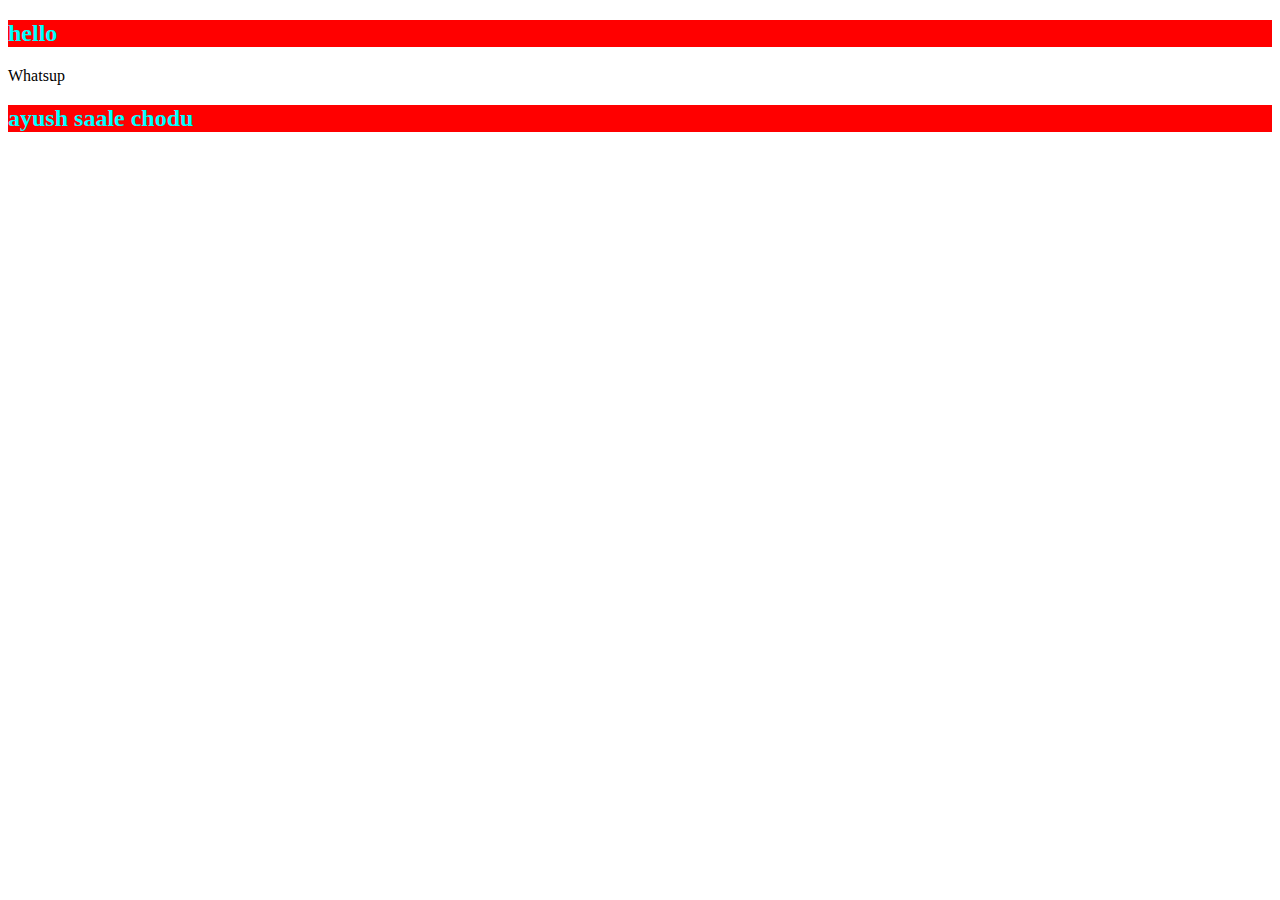
==== index.html @ 814426d5 "random" ====
<!DOCTYPE html>
<html lang="en">
  <head>
    <meta charset="UTF-8" />
    <meta name="viewport" content="width=device-width, initial-scale=1.0" />
    <title>Document</title>
    <link rel="stylesheet" href="style.css" />
  </head>
  <body>
    <h2>hello</h2>
    <p>Whatsup</p>
    <h2>ayush saale chodu</h2>
    <script src="script.js"></script>
  </body>
</html>
---- style.css ----
h2 {
  color: aqua;
  background: red;
}
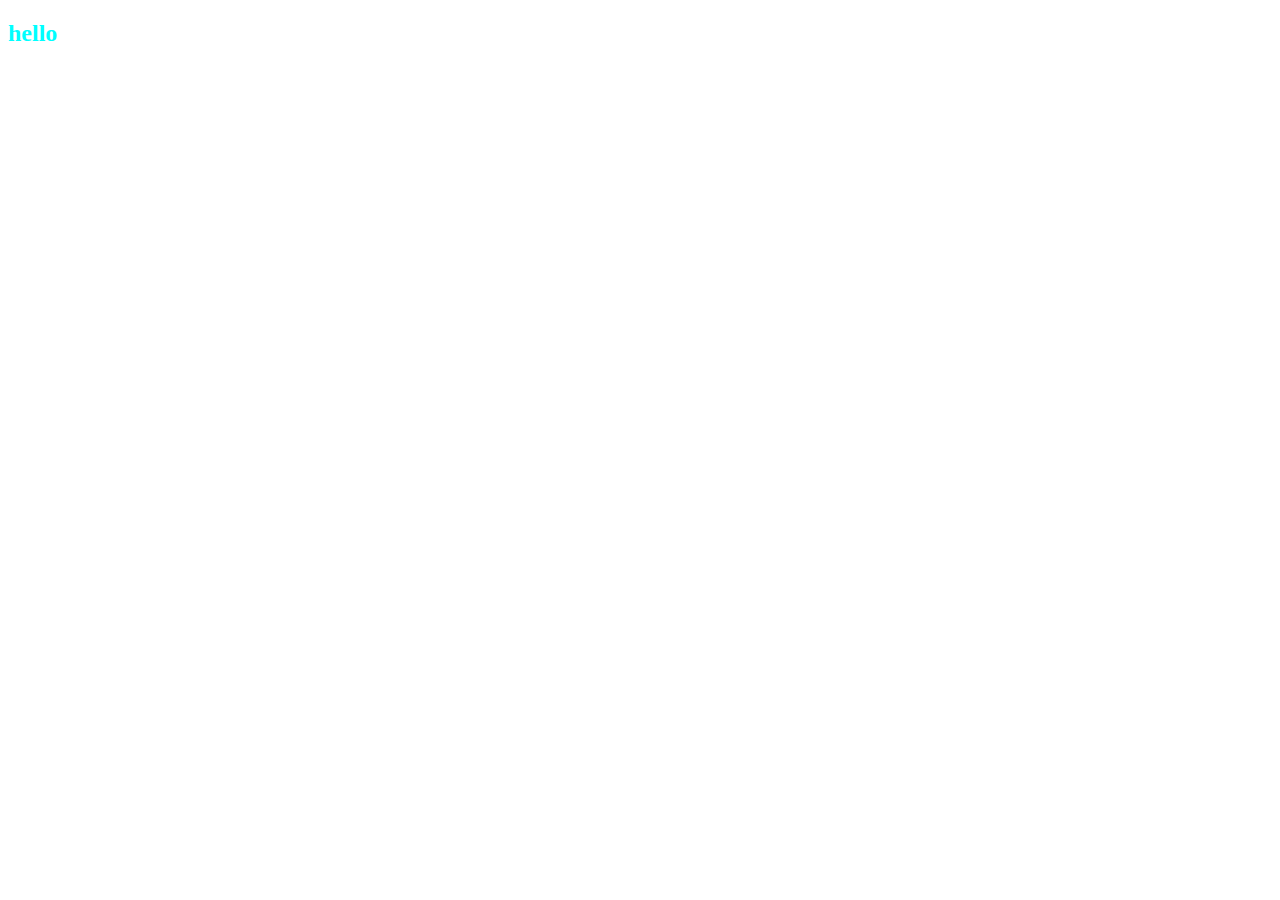
==== commit 4fcd401a: "Initial commit" ====
--- a/index.html
+++ b/index.html
@@ -8,8 +8,6 @@
   </head>
   <body>
     <h2>hello</h2>
-    <p>Whatsup</p>
-    <h2>ayush saale chodu</h2>
     <script src="script.js"></script>
   </body>
 </html>
--- a/style.css
+++ b/style.css
@@ -1,5 +1,3 @@
 h2 {
   color: aqua;
-  background: red;
 }
-
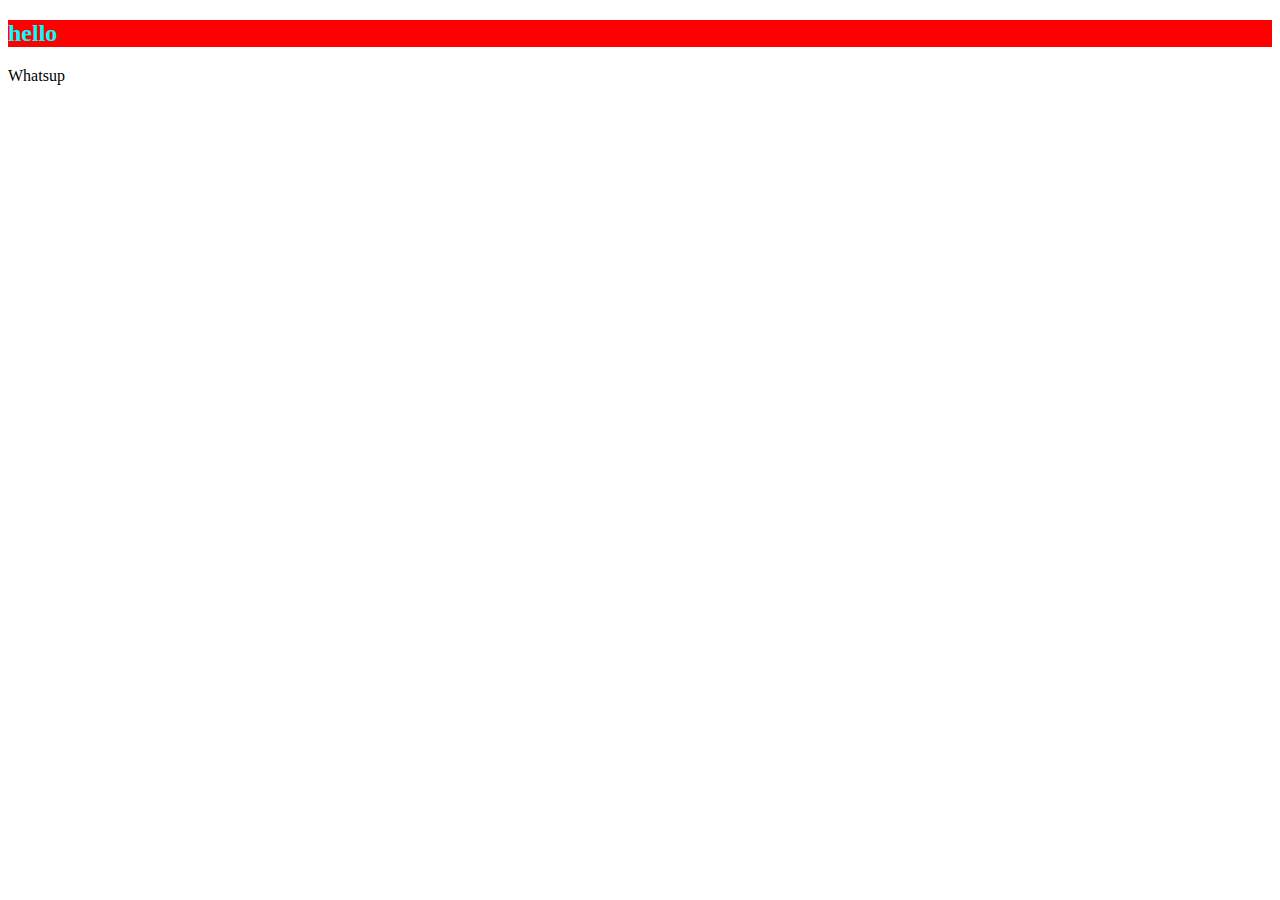
==== commit 05c1ebc0: "Init" ====
--- a/index.html
+++ b/index.html
@@ -8,6 +8,7 @@
   </head>
   <body>
     <h2>hello</h2>
+    <p>Whatsup</p>
     <script src="script.js"></script>
   </body>
 </html>
--- a/style.css
+++ b/style.css
@@ -1,3 +1,4 @@
 h2 {
   color: aqua;
+  background: red;
 }
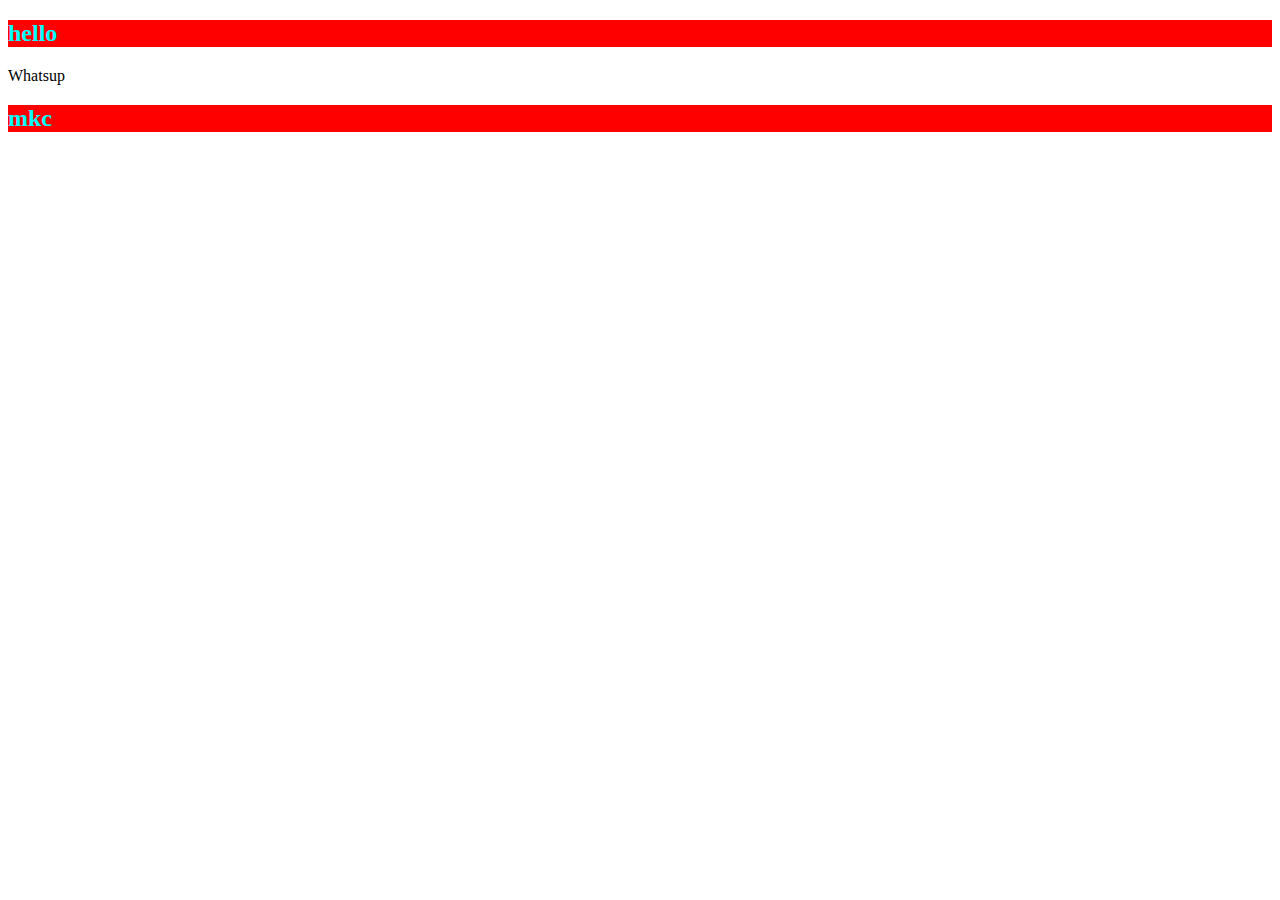
==== commit d9b529d1: "yeah" ====
--- a/index.html
+++ b/index.html
@@ -9,6 +9,7 @@
   <body>
     <h2>hello</h2>
     <p>Whatsup</p>
+    <h2>mkc</h2>
     <script src="script.js"></script>
   </body>
 </html>
--- a/style.css
+++ b/style.css
@@ -2,3 +2,4 @@
   color: aqua;
   background: red;
 }
+
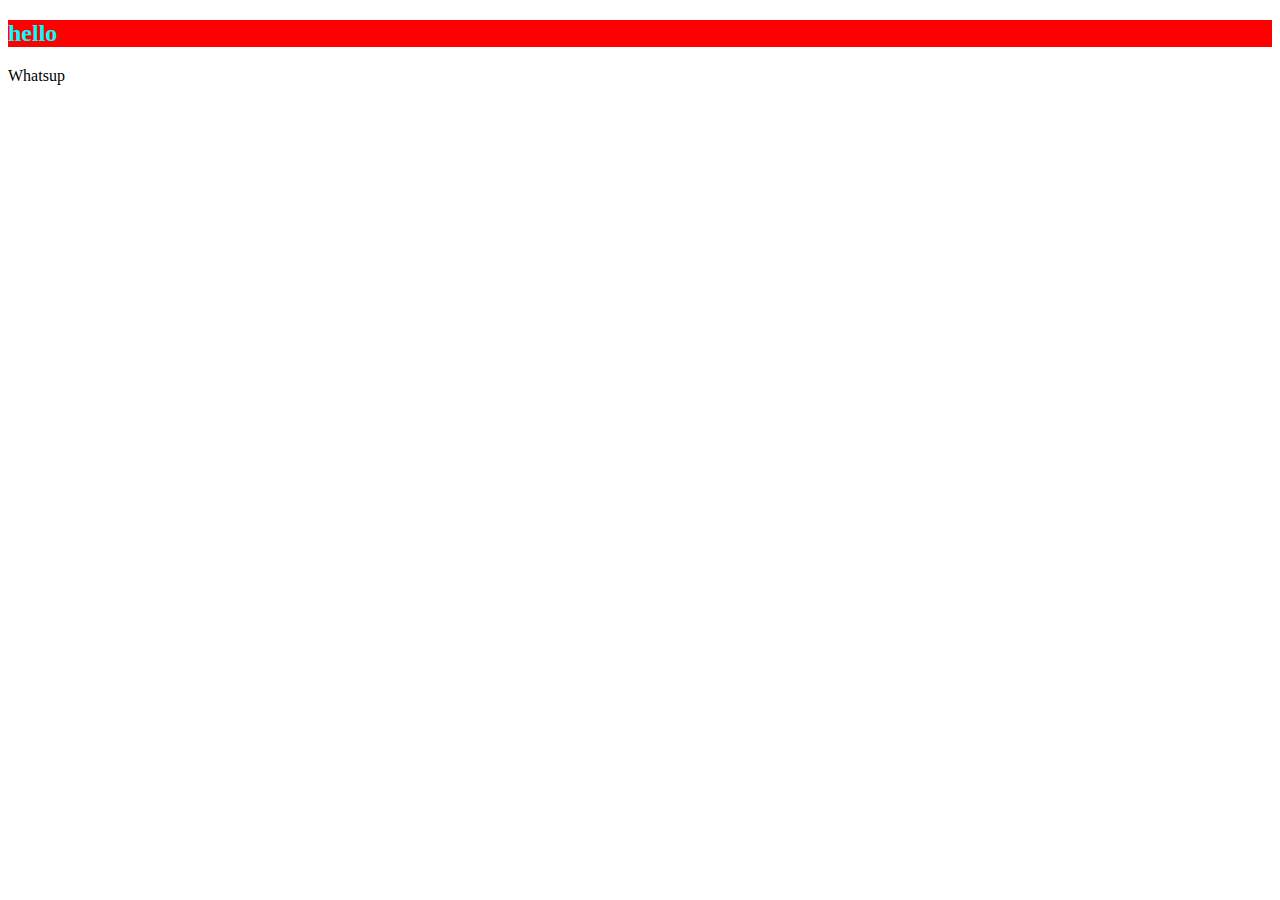
==== commit bcb5bfcc: "video chat" ====
--- a/index.html
+++ b/index.html
@@ -9,7 +9,6 @@
   <body>
     <h2>hello</h2>
     <p>Whatsup</p>
-    <h2>mkc</h2>
     <script src="script.js"></script>
   </body>
 </html>
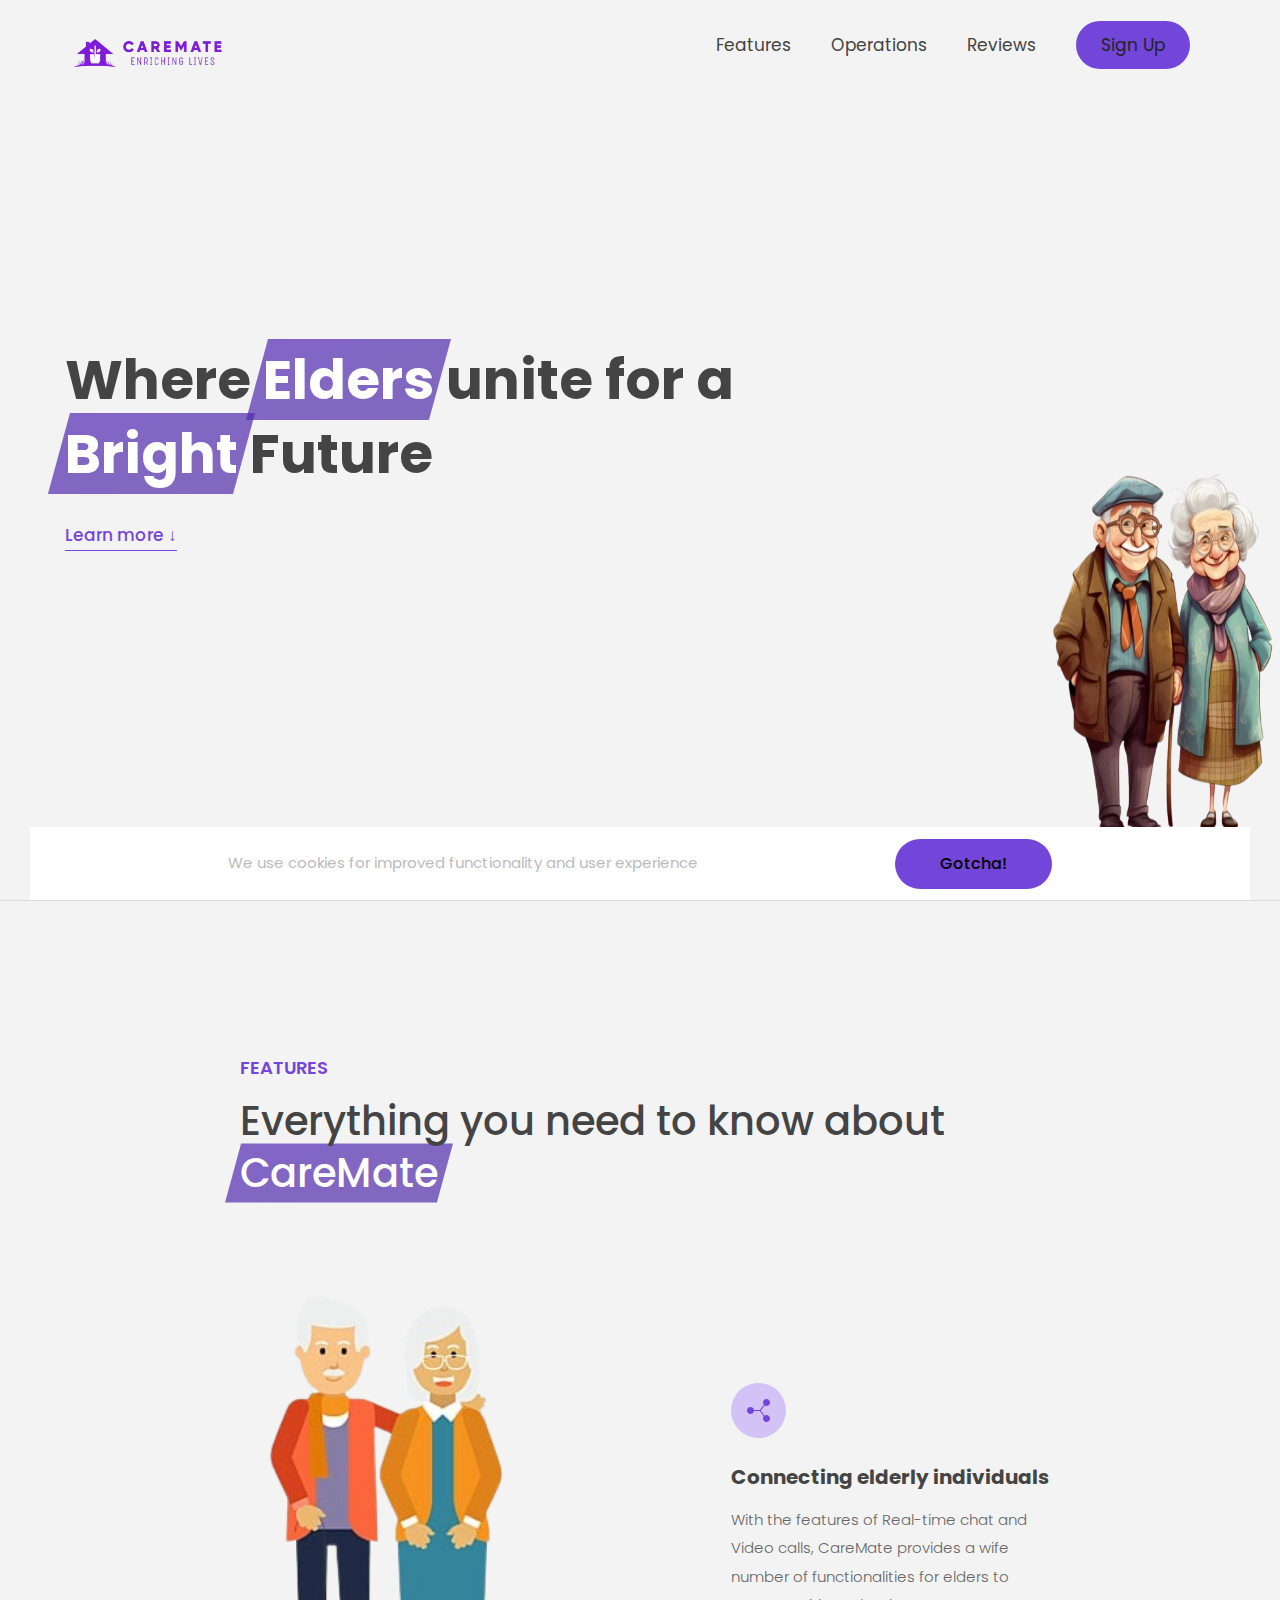
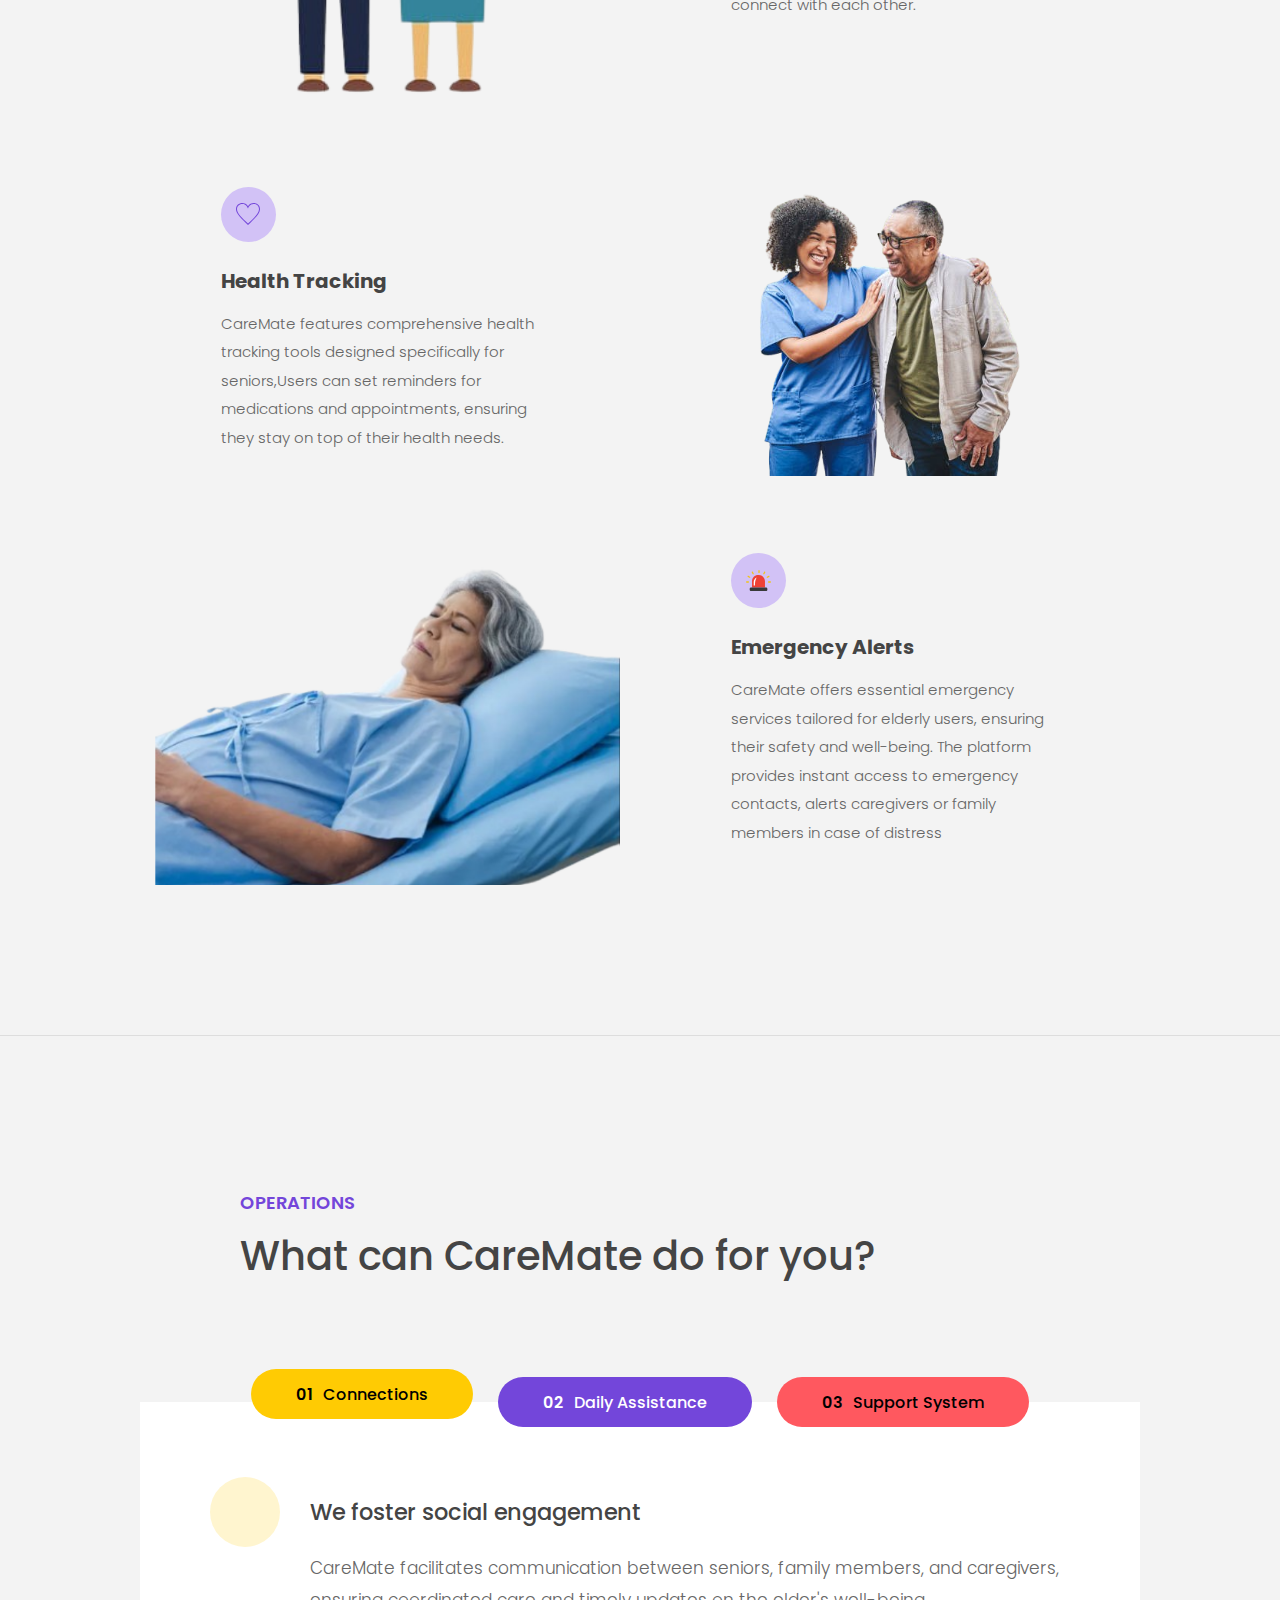
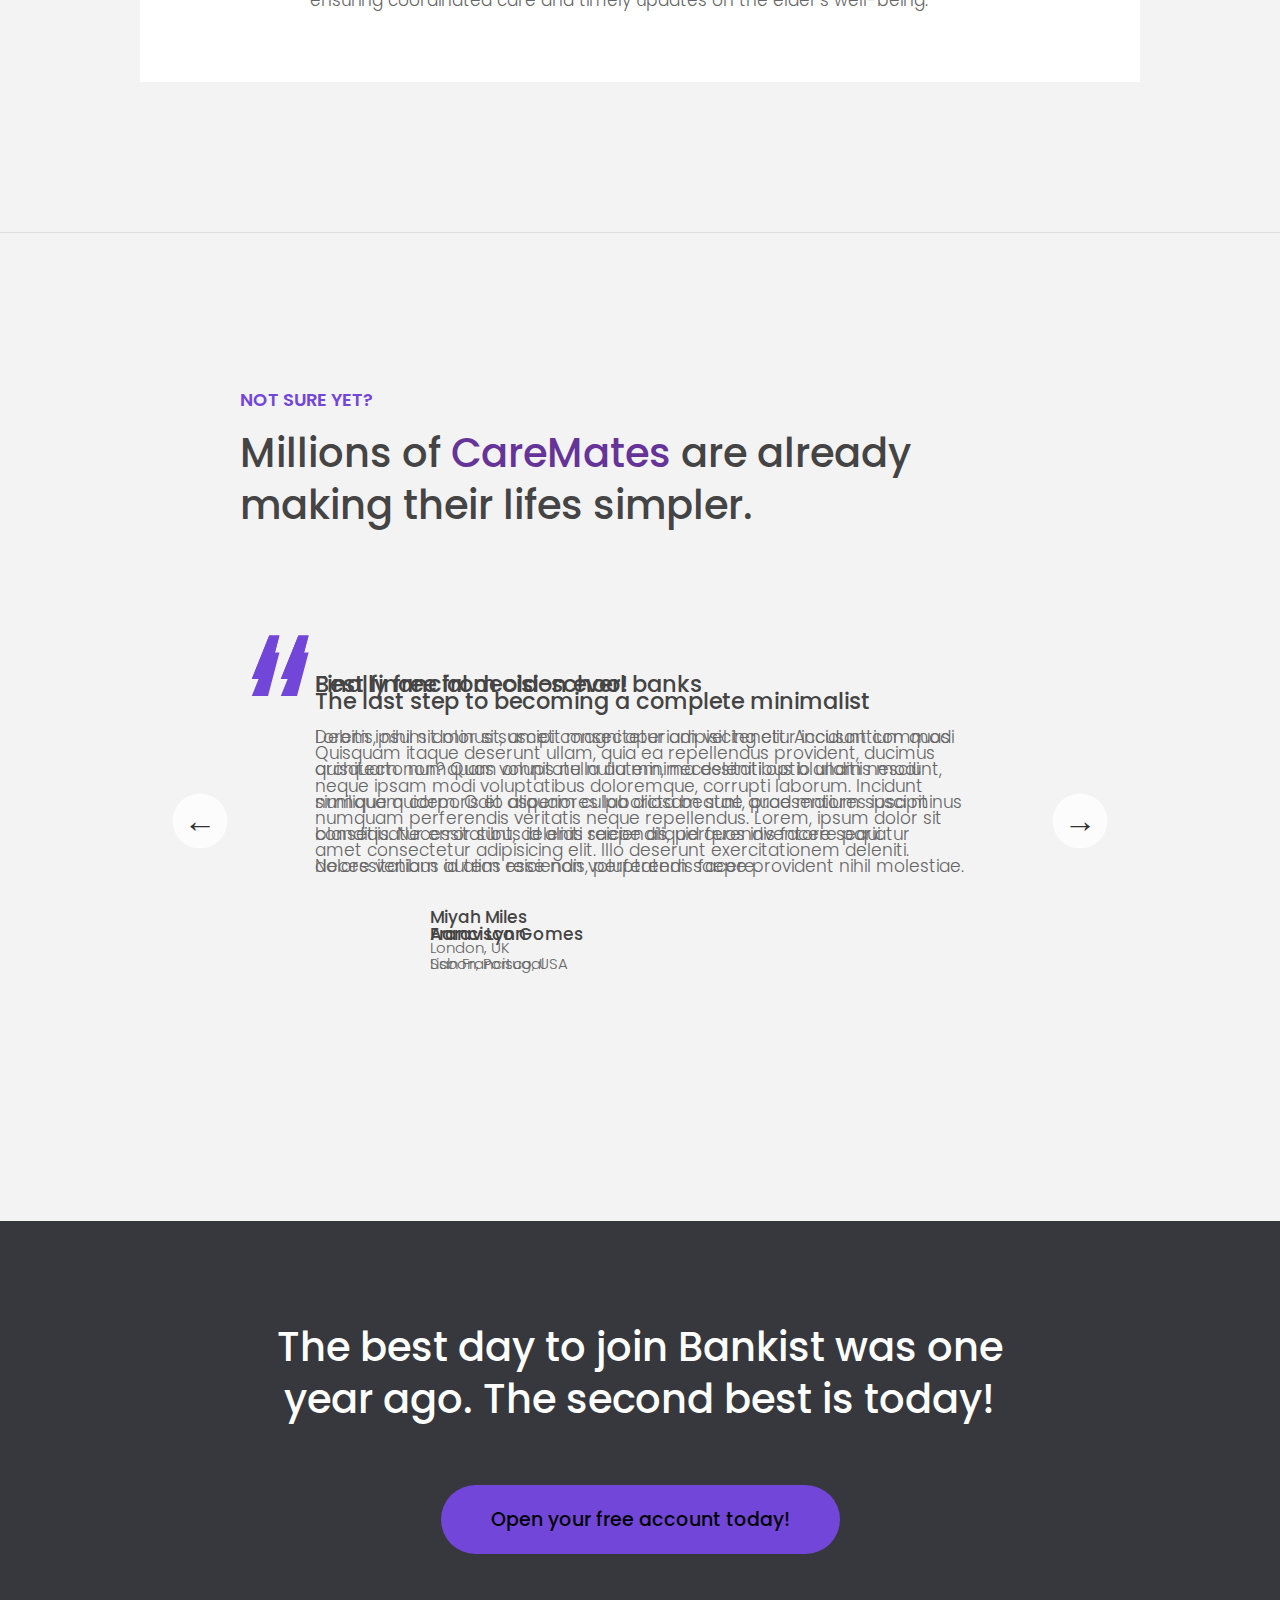
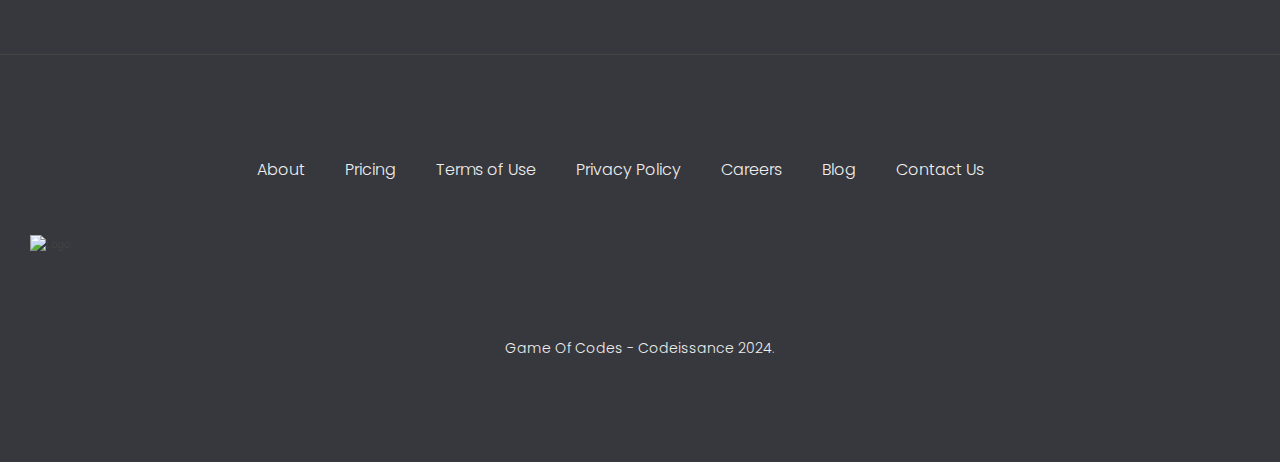
==== commit fed8ec71: "homie" ====
--- a/index.html
+++ b/index.html
@@ -3,12 +3,339 @@
   <head>
     <meta charset="UTF-8" />
     <meta name="viewport" content="width=device-width, initial-scale=1.0" />
-    <title>Document</title>
+    <meta http-equiv="X-UA-Compatible" content="ie=edge" />
+    <link rel="shortcut icon" type="image/png" href="img/icon.png" />
+
+    <link
+      href="https://fonts.googleapis.com/css?family=Poppins:300,400,500,600&display=swap"
+      rel="stylesheet"
+    />
     <link rel="stylesheet" href="style.css" />
+    <title>CareMate | Connecting Elders, Enriching Lives</title>
   </head>
   <body>
-    <h2>hello</h2>
-    <p>Whatsup</p>
+    <header class="header">
+      <nav class="nav">
+        <img
+          src="imgs/logo.png"
+          alt="Bankist logo"
+          class="nav__logo"
+          id="logo"
+        />
+        <ul class="nav__links">
+          <li class="nav__item">
+            <a class="nav__link" href="#section--1">Features</a>
+          </li>
+          <li class="nav__item">
+            <a class="nav__link" href="#section--2">Operations</a>
+          </li>
+          <li class="nav__item">
+            <a class="nav__link" href="#section--3">Reviews</a>
+          </li>
+          <li class="nav__item">
+            <a class="nav__link nav__link--btn" href="#"
+              >Sign Up</a
+            >
+          </li>
+        </ul>
+      </nav>
+
+      <div class="header__title">
+        <h1>
+          Where
+          <!-- Green highlight effect -->
+          <span class="highlight">Elders</span>
+          unite for a <br />
+          <span class="highlight">Bright</span> Future<br/>
+        </h1>
+        <!-- <h3>Elders are not a burden; they are a blessing filled with wisdom.</h3> -->
+        <button class="btn--text btn--scroll-to">Learn more &DownArrow;</button>
+        <img
+          src="imgs/homiebg.png"
+          class="header__img"
+          alt="Minimalist bank items"
+        />
+      </div>
+    </header>
+
+    <section class="section" id="section--1">
+      <div class="section__title">
+        <h2 class="section__description">Features</h2>
+        <h3 class="section__header">
+          Everything you need to know about <span class="highlight" id="aa">CareMate</span>
+        </h3>
+      </div>
+
+      <div class="features">
+        <img
+          src="imgs/elder-removebg-preview.png"
+          
+          alt="Computer"
+          class="features__img"
+        />
+        <div class="features__feature">
+          <div class="features__icon">
+            <svg xmlns="http://www.w3.org/2000/svg" x="0px" y="0px" width="100" height="100" viewBox="0 0 50 50" style="color: black;">
+              <path d="M 41 2 C 37.14 2 34 5.14 34 9 C 34 10.845786 34.723158 12.521525 35.894531 13.773438 L 27.525391 24 L 15.919922 24 C 15.432051 20.613417 12.519553 18 9 18 C 5.14 18 2 21.14 2 25 C 2 28.86 5.14 32 9 32 C 12.519553 32 15.432051 29.386583 15.919922 26 L 27.501953 26 L 35.533203 36.638672 C 34.575514 37.836276 34 39.350757 34 41 C 34 44.86 37.14 48 41 48 C 44.86 48 48 44.86 48 41 C 48 37.14 44.86 34 41 34 C 39.512993 34 38.136901 34.470036 37.001953 35.263672 L 29.271484 25.025391 L 37.453125 15.023438 C 38.494969 15.639401 39.704431 16 41 16 C 44.86 16 48 12.86 48 9 C 48 5.14 44.86 2 41 2 z"></path>
+            </svg>
+          </div>
+          <h5 class="features__header">Connecting elderly individuals</h5>
+          <p>
+            With the features of Real-time chat and Video calls, CareMate provides a wife number of functionalities for elders to connect with each other.
+          </p>
+        </div>
+
+        <div class="features__feature">
+          <div class="features__icon">
+            <svg width="24" height="24" xmlns="http://www.w3.org/2000/svg" fill-rule="evenodd" clip-rule="evenodd"><path d="M12 21.593c-5.63-5.539-11-10.297-11-14.402 0-3.791 3.068-5.191 5.281-5.191 1.312 0 4.151.501 5.719 4.457 1.59-3.968 4.464-4.447 5.726-4.447 2.54 0 5.274 1.621 5.274 5.181 0 4.069-5.136 8.625-11 14.402m5.726-20.583c-2.203 0-4.446 1.042-5.726 3.238-1.285-2.206-3.522-3.248-5.719-3.248-3.183 0-6.281 2.187-6.281 6.191 0 4.661 5.571 9.429 12 15.809 6.43-6.38 12-11.148 12-15.809 0-4.011-3.095-6.181-6.274-6.181"/></svg>
+          </div>
+          <h5 class="features__header">Health Tracking</h5>
+          <p>
+            CareMate features comprehensive health tracking tools designed specifically for seniors,Users can set reminders for medications and appointments, ensuring they stay on top of their health needs.
+          </p>
+        </div>
+        <img
+          src="imgs/health-removebg-preview.png"
+          data-src="img/grow.jpg"
+          alt="Plant"
+          class="features__img"
+        />
+
+        <img
+          src="imgs/image.png"
+          data-src="img/card.jpg"
+          alt="Credit card"
+          class="features__img"
+          style="height: 100%;"
+        />
+        <div class="features__feature">
+          <div class="features__icon">
+            <?xml version="1.0" encoding="utf-8"?><svg version="1.1" id="Layer_1" xmlns="http://www.w3.org/2000/svg" xmlns:xlink="http://www.w3.org/1999/xlink" x="0px" y="0px" viewBox="0 0 122.88 102.58" style="enable-background:new 0 0 122.88 102.58" xml:space="preserve"><style type="text/css"><![CDATA[
+              .st0{fill-rule:evenodd;clip-rule:evenodd;fill:#EF4136;}
+              .st1{fill-rule:evenodd;clip-rule:evenodd;fill:#F0C419;}
+              .st2{fill-rule:evenodd;clip-rule:evenodd;fill:#FFFFFF;}
+              .st3{fill-rule:evenodd;clip-rule:evenodd;fill:#393939;}
+            ]]></style><g><path class="st1" d="M11.61,55.55c1.84,0,3.32,1.49,3.32,3.32s-1.49,3.32-3.32,3.32H3.32C1.49,62.2,0,60.71,0,58.88 s1.49-3.32,3.32-3.32H11.61L11.61,55.55L11.61,55.55z M19.59,32.37c1.58,0.91,2.13,2.93,1.22,4.52c-0.91,1.58-2.93,2.13-4.52,1.22 l-7.17-4.14c-1.58-0.91-2.13-2.93-1.22-4.52c0.91-1.58,2.93-2.13,4.52-1.22L19.59,32.37L19.59,32.37L19.59,32.37z M38.11,16.28 c0.92,1.58,0.38,3.61-1.21,4.53c-1.58,0.92-3.61,0.38-4.53-1.21l-4.14-7.17c-0.92-1.58-0.38-3.61,1.21-4.53 c1.58-0.92,3.61-0.38,4.53,1.21L38.11,16.28L38.11,16.28L38.11,16.28z M106.6,38.11c-1.58,0.91-3.61,0.36-4.52-1.22 c-0.91-1.58-0.36-3.61,1.22-4.52l7.17-4.14c1.58-0.91,3.61-0.36,4.52,1.22c0.91,1.58,0.36,3.61-1.22,4.52L106.6,38.11L106.6,38.11 L106.6,38.11z M90.52,19.6c-0.92,1.58-2.95,2.13-4.53,1.21c-1.58-0.92-2.13-2.95-1.21-4.53l4.14-7.17 c0.92-1.58,2.95-2.13,4.53-1.21s2.13,2.95,1.21,4.53L90.52,19.6L90.52,19.6L90.52,19.6z M67.34,11.61c0,1.84-1.49,3.32-3.32,3.32 c-1.84,0-3.32-1.49-3.32-3.32V3.32C60.7,1.48,62.19,0,64.02,0c1.84,0,3.32,1.49,3.32,3.32V11.61L67.34,11.61L67.34,11.61z M111.28,62.2c-1.84,0-3.32-1.49-3.32-3.32s1.49-3.32,3.32-3.32h8.28c1.84,0,3.32,1.49,3.32,3.32s-1.49,3.32-3.32,3.32H111.28 L111.28,62.2L111.28,62.2z"/><path class="st0" d="M59.75,24.77h3.37c16.56,0,30.12,13.55,30.12,30.12v30.54H29.64V54.88C29.63,38.32,43.19,24.77,59.75,24.77 L59.75,24.77L59.75,24.77z"/><path class="st2" d="M44.12,75.26h-6.13v-7.98c0-2.23,0-2.47-0.01-2.73c-0.09-8.52-0.17-15.78,6.97-23.21 c2.03-2.11,4.39-3.78,7.03-5.07C45.88,48.4,43.85,61.35,44.12,75.26L44.12,75.26L44.12,75.26z"/><path class="st3" d="M24.59,85.24h74.04c3.49,0,6.34,2.85,6.34,6.34v4.66c0,3.49-2.85,6.34-6.34,6.34H24.59 c-3.49,0-6.34-2.85-6.34-6.34v-4.66C18.25,88.09,21.1,85.24,24.59,85.24L24.59,85.24z"/></g></svg> 
+          </div>
+          <h5 class="features__header">Emergency Alerts</h5>
+          <p>
+            CareMate offers essential emergency services tailored for elderly users, ensuring their safety and well-being. The platform provides instant access to emergency contacts, alerts caregivers or family members in case of distress
+          </p>
+        </div>
+      </div>
+    </section>
+
+    <section class="section" id="section--2">
+      <div class="section__title">
+        <h2 class="section__description">Operations</h2>
+        <h3 class="section__header">
+          What can CareMate do for you?
+        </h3>
+      </div>
+
+      <div class="operations">
+        <div class="operations__tab-container">
+          <button
+            class="btn operations__tab operations__tab--1 operations__tab--active"
+            data-tab="1"
+          >
+            <span>01</span>Connections
+          </button>
+          <button class="btn operations__tab operations__tab--2" data-tab="2">
+            <span>02</span>Daily Assistance
+          </button>
+          <button class="btn operations__tab operations__tab--3" data-tab="3">
+            <span>03</span>Support System
+          </button>
+        </div>
+        <div
+          class="operations__content operations__content--1 operations__content--active"
+        >
+          <div class="operations__icon operations__icon--1">
+            <svg>
+              <use xlink:href="img/icons.svg#icon-upload"></use>
+            </svg>
+          </div>
+          <h5 class="operations__header">
+            We foster social engagement
+          </h5>
+          <p>
+            CareMate facilitates communication between seniors, family members, and caregivers, ensuring coordinated care and timely updates on the elder's well-being.
+          </p>
+        </div>
+
+        <div class="operations__content operations__content--2">
+          <div class="operations__icon operations__icon--2">
+            <svg>
+              <use xlink:href="img/icons.svg#icon-home"></use>
+            </svg>
+          </div>
+          <h5 class="operations__header">
+            We track your vital health metrics
+          </h5>
+          <p>
+            The platform offers reminders for daily tasks like medication, hydration, and appointments, helping seniors maintain their routine independently.
+          </p>
+        </div>
+        <div class="operations__content operations__content--3">
+          <div class="operations__icon operations__icon--3">
+            <svg>
+              <use xlink:href="img/icons.svg#icon-user-x"></use>
+            </svg>
+          </div>
+          <h5 class="operations__header">
+            We help in rough times.
+          </h5>
+          <p>
+            CareMate provides an emergency alert system, allowing seniors to quickly notify caregivers or medical services during urgent situations.
+          </p>
+        </div>
+      </div>
+    </section>
+
+    <section class="section" id="section--3">
+      <div class="section__title section__title--testimonials">
+        <h2 class="section__description">Not sure yet?</h2>
+        <h3 class="section__header">
+          Millions of <span style="color:rebeccapurple">CareMates</span> are already making their lifes simpler.
+        </h3>
+      </div>
+
+      <div class="slider">
+        <div class="slide slide--1">
+          <div class="testimonial">
+            <h5 class="testimonial__header">Best financial decision ever!</h5>
+            <blockquote class="testimonial__text">
+              Lorem ipsum dolor sit, amet consectetur adipisicing elit.
+              Accusantium quas quisquam non? Quas voluptate nulla minima
+              deleniti optio ullam nesciunt, numquam corporis et asperiores
+              laboriosam sunt, praesentium suscipit blanditiis. Necessitatibus
+              id alias reiciendis, perferendis facere pariatur dolore veniam
+              autem esse non voluptatem saepe provident nihil molestiae.
+            </blockquote>
+            <address class="testimonial__author">
+              <img src="img/user-1.jpg" alt="" class="testimonial__photo" />
+              <h6 class="testimonial__name">Aarav Lynn</h6>
+              <p class="testimonial__location">San Francisco, USA</p>
+            </address>
+          </div>
+        </div>
+
+        <div class="slide slide--2">
+          <div class="testimonial">
+            <h5 class="testimonial__header">
+              The last step to becoming a complete minimalist
+            </h5>
+            <blockquote class="testimonial__text">
+              Quisquam itaque deserunt ullam, quia ea repellendus provident,
+              ducimus neque ipsam modi voluptatibus doloremque, corrupti
+              laborum. Incidunt numquam perferendis veritatis neque repellendus.
+              Lorem, ipsum dolor sit amet consectetur adipisicing elit. Illo
+              deserunt exercitationem deleniti.
+            </blockquote>
+            <address class="testimonial__author">
+              <img src="img/user-2.jpg" alt="" class="testimonial__photo" />
+              <h6 class="testimonial__name">Miyah Miles</h6>
+              <p class="testimonial__location">London, UK</p>
+            </address>
+          </div>
+        </div>
+
+        <div class="slide slide--3">
+          <div class="testimonial">
+            <h5 class="testimonial__header">
+              Finally free from old-school banks
+            </h5>
+            <blockquote class="testimonial__text">
+              Debitis, nihil sit minus suscipit magni aperiam vel tenetur
+              incidunt commodi architecto numquam omnis nulla autem,
+              necessitatibus blanditiis modi similique quidem. Odio aliquam
+              culpa dicta beatae quod maiores ipsa minus consequatur error sunt,
+              deleniti saepe aliquid quos inventore sequi. Necessitatibus id
+              alias reiciendis, perferendis facere.
+            </blockquote>
+            <address class="testimonial__author">
+              <img src="img/user-3.jpg" alt="" class="testimonial__photo" />
+              <h6 class="testimonial__name">Francisco Gomes</h6>
+              <p class="testimonial__location">Lisbon, Portugal</p>
+            </address>
+          </div>
+        </div>
+
+        <!-- <div class="slide"><img src="img/img-1.jpg" alt="Photo 1" /></div>
+        <div class="slide"><img src="img/img-2.jpg" alt="Photo 2" /></div>
+        <div class="slide"><img src="img/img-3.jpg" alt="Photo 3" /></div>
+        <div class="slide"><img src="img/img-4.jpg" alt="Photo 4" /></div> -->
+        <button class="slider__btn slider__btn--left">&larr;</button>
+        <button class="slider__btn slider__btn--right">&rarr;</button>
+        <div class="dots"></div>
+      </div>
+    </section>
+
+    <section class="section section--sign-up">
+      <div class="section__title">
+        <h3 class="section__header">
+          The best day to join Bankist was one year ago. The second best is
+          today!
+        </h3>
+      </div>
+      <button class="btn btn--show-modal">Open your free account today!</button>
+    </section>
+
+    <footer class="footer">
+      <ul class="footer__nav">
+        <li class="footer__item">
+          <a class="footer__link" href="#">About</a>
+        </li>
+        <li class="footer__item">
+          <a class="footer__link" href="#">Pricing</a>
+        </li>
+        <li class="footer__item">
+          <a class="footer__link" href="#">Terms of Use</a>
+        </li>
+        <li class="footer__item">
+          <a class="footer__link" href="#">Privacy Policy</a>
+        </li>
+        <li class="footer__item">
+          <a class="footer__link" href="#">Careers</a>
+        </li>
+        <li class="footer__item">
+          <a class="footer__link" href="#">Blog</a>
+        </li>
+        <li class="footer__item">
+          <a class="footer__link" href="#">Contact Us</a>
+        </li>
+      </ul>
+      <img src="img/icon.png" alt="Logo" class="footer__logo" />
+      <p class="footer__copyright">
+        
+        <a
+          class="footer__link twitter-link"
+          target="_blank"
+          href="#"
+          >Game Of Codes - Codeissance 2024</a
+        >. 
+      </p>
+    </footer>
+
+    <div class="modal hidden">
+      <button class="btn--close-modal">&times;</button>
+      <h2 class="modal__header">
+        Open your bank account <br />
+        in just <span class="highlight">5 minutes</span>
+      </h2>
+      <form class="modal__form">
+        <label>First Name</label>
+        <input type="text" />
+        <label>Last Name</label>
+        <input type="text" />
+        <label>Email Address</label>
+        <input type="email" />
+        <button class="btn">Next step &rarr;</button>
+      </form>
+    </div>
+    <div class="overlay hidden"></div>
+
     <script src="script.js"></script>
   </body>
-</html>
+</html>--- a/style.css
+++ b/style.css
@@ -1,5 +1,712 @@
-h2 {
-  color: aqua;
-  background: red;
-}
-
+/* The page is NOT responsive. You can implement responsiveness yourself if you wanna have some fun 😃 */
+
+:root {
+  --color-primary: #7346da;
+  --color-secondary: #ffcb03;
+  --color-tertiary: #ff585f;
+  --color-primary-darker: #371c78;
+  --color-secondary-darker: #ffbb00;
+  --color-tertiary-darker: #fd424b;
+  --color-primary-opacity: #d2c2f6;
+  --color-secondary-opacity: #ffcd0331;
+  --color-tertiary-opacity: #ff58602d;
+  --gradient-primary: linear-gradient(to top left, #512da8, #5127b3);
+  --gradient-secondary: linear-gradient(to top left, #ffb003, #ffcb03);
+}
+
+* {
+  margin: 0;
+  padding: 0;
+  box-sizing: inherit;
+}
+
+html {
+  font-size: 62.5%;
+  box-sizing: border-box;
+}
+
+body {
+  font-family: 'Poppins', sans-serif;
+  font-weight: 300;
+  color: #444;
+  line-height: 1.9;
+  background-color: #f3f3f3;
+}
+
+/* GENERAL ELEMENTS */
+.section {
+  padding: 15rem 3rem;
+  border-top: 1px solid #ddd;
+
+  transition: transform 1s, opacity 1s;
+}
+
+.section--hidden {
+  opacity: 0;
+  transform: translateY(8rem);
+}
+
+.section__title {
+  max-width: 80rem;
+  margin: 0 auto 8rem auto;
+}
+
+.section__description {
+  font-size: 1.8rem;
+  font-weight: 600;
+  text-transform: uppercase;
+  color: var(--color-primary);
+  margin-bottom: 1rem;
+}
+
+.section__header {
+  font-size: 4rem;
+  line-height: 1.3;
+  font-weight: 500;
+}
+
+.btn {
+  display: inline-block;
+  background-color: var(--color-primary);
+  font-size: 1.6rem;
+  font-family: inherit;
+  font-weight: 500;
+  border: none;
+  padding: 1.25rem 4.5rem;
+  border-radius: 10rem;
+  cursor: pointer;
+  transition: all 0.3s;
+}
+
+.btn:hover {
+  background-color: var(--color-primary-darker);
+}
+
+.btn--text {
+  display: inline-block;
+  background: none;
+  font-size: 1.7rem;
+  font-family: inherit;
+  font-weight: 500;
+  color: var(--color-primary);
+  border: none;
+  border-bottom: 1px solid currentColor;
+  padding-bottom: 2px;
+  cursor: pointer;
+  transition: all 0.3s;
+}
+
+p {
+  color: #666;
+}
+
+/* This is BAD for accessibility! Don't do in the real world! */
+button:focus {
+  outline: none;
+}
+
+img {
+  transition: filter 0.5s;
+}
+
+.lazy-img {
+  filter: blur(20px);
+}
+
+/* NAVIGATION */
+.nav {
+  display: flex;
+  justify-content: space-between;
+  align-items: center;
+  height: 9rem;
+  width: 100%;
+  padding: 0 6rem;
+  z-index: 100;
+}
+
+/* nav and stickly class at the same time */
+.nav.sticky {
+  position: fixed;
+  background-color: rgba(255, 255, 255, 0.95);
+}
+
+.nav__logo {
+  height: 12.5rem;
+  margin-top: 15px;
+  margin-left: -20px;
+  transition: all 0.3s;
+}
+
+.nav__links {
+  display: flex;
+  align-items: center;
+  list-style: none;
+}
+
+.nav__item {
+  margin-left: 4rem;
+}
+
+.nav__link:link,
+.nav__link:visited {
+  font-size: 1.7rem;
+  font-weight: 400;
+  color: inherit;
+  text-decoration: none;
+  display: block;
+  transition: all 0.3s;
+}
+
+.nav__link--btn:link,
+.nav__link--btn:visited {
+  padding: 0.8rem 2.5rem;
+  border-radius: 3rem;
+  background-color: var(--color-primary);
+  color: #222;
+}
+
+.nav__link--btn:hover,
+.nav__link--btn:active {
+  color: inherit;
+  background-color: var(--color-primary-darker);
+  color: #333;
+}
+
+/* HEADER */
+.header {
+  padding: 0 3rem;
+  height: 100vh;
+  display: flex;
+  flex-direction: column;
+  align-items: center;
+}
+
+.header__title {
+  flex: 1;
+
+  max-width: 115rem;
+  display: grid;
+  grid-template-columns: 3fr 2fr;
+  row-gap: 3rem;
+  align-content: center;
+  justify-content: center;
+  margin-top: 15vw;
+  align-items: start;
+  justify-items: start;
+}
+
+h1 {
+  font-size: 5.5rem;
+  line-height: 1.35;
+}
+
+h4 {
+  font-size: 2.4rem;
+  font-weight: 500;
+}
+
+#aa{
+  margin-top: 5px;
+}
+
+.header__img {  
+  grid-column: 2 / 3;
+  grid-row: 1 / span 4; 
+  width: 70%;
+  height: 100%;
+  margin-left: 20vw;
+  /* margin-bottom: 50px; */
+  margin-top: 100px;
+  animation: float 3s ease-in-out infinite;
+  /* transform: translateY(-6rem); */
+}
+
+.header__img:hover{
+  transform: translateZ(-25px);
+}
+
+.highlight {
+  position: relative;
+  color: white;
+}
+
+.highlight::after {
+  display: block;
+  content: '';
+  position: absolute;
+  bottom: 0;
+  left: 0;
+  height: 100%;
+  width: 100%;
+  z-index: -1;
+  opacity: 0.7;
+  transform: scale(1.07, 1.05) skewX(-15deg);
+  background-image: var(--gradient-primary);
+}
+
+/* FEATURES */
+.features {
+  display: grid;
+  grid-template-columns: 1fr 1fr;
+  gap: 4rem;
+  margin: 0 12rem;
+}
+
+.features__img {
+  width: 100%;
+}
+
+.features__feature {
+  align-self: center;
+  justify-self: center;
+  width: 70%;
+  font-size: 1.5rem;
+}
+
+.features__icon {
+  display: flex;
+  align-items: center;
+  justify-content: center;
+  background-color: var(--color-primary-opacity);
+  height: 5.5rem;
+  width: 5.5rem;
+  border-radius: 50%;
+  margin-bottom: 2rem;
+}
+
+.features__icon svg {
+  height: 2.5rem;
+  width: 2.5rem;
+  fill: var(--color-primary);
+}
+
+.features__header {
+  font-size: 2rem;
+  margin-bottom: 1rem;
+}
+
+/* OPERATIONS */
+.operations {
+  max-width: 100rem;
+  margin: 12rem auto 0 auto;
+
+  background-color: #fff;
+}
+
+.operations__tab-container {
+  display: flex;
+  justify-content: center;
+}
+
+.operations__tab {
+  margin-right: 2.5rem;
+  transform: translateY(-50%);
+}
+
+.operations__tab span {
+  margin-right: 1rem;
+  font-weight: 600;
+  display: inline-block;
+}
+
+.operations__tab--1 {
+  background-color: var(--color-secondary);
+}
+
+.operations__tab--1:hover {
+  background-color: var(--color-secondary-darker);
+}
+
+.operations__tab--3 {
+  background-color: var(--color-tertiary);
+  margin: 0;
+}
+
+.operations__tab--2{
+  background-color: #7346da;
+  color: white;
+}
+
+.operations__tab--2:hover{
+  background-color: #5127b3;
+  color: white;
+}
+
+.operations__tab--3:hover {
+  background-color: var(--color-tertiary-darker);
+}
+
+.operations__tab--active {
+  transform: translateY(-66%);
+}
+
+.operations__content {
+  display: none;
+
+  /* JUST PRESENTATIONAL */
+  font-size: 1.7rem;
+  padding: 2.5rem 7rem 6.5rem 7rem;
+}
+
+.operations__content--active {
+  display: grid;
+  grid-template-columns: 7rem 1fr;
+  column-gap: 3rem;
+  row-gap: 0.5rem;
+}
+
+.operations__header {
+  font-size: 2.25rem;
+  font-weight: 500;
+  align-self: center;
+}
+
+.operations__icon {
+  display: flex;
+  align-items: center;
+  justify-content: center;
+  height: 7rem;
+  width: 7rem;
+  border-radius: 50%;
+}
+
+.operations__icon svg {
+  height: 2.75rem;
+  width: 2.75rem;
+}
+
+.operations__content p {
+  grid-column: 2;
+}
+
+.operations__icon--1 {
+  background-color: var(--color-secondary-opacity);
+}
+.operations__icon--2 {
+  background-color: var(--color-primary-opacity);
+}
+.operations__icon--3 {
+  background-color: var(--color-tertiary-opacity);
+}
+.operations__icon--1 svg {
+  fill: var(--color-secondary-darker);
+}
+.operations__icon--2 svg {
+  fill: var(--color-primary);
+}
+.operations__icon--3 svg {
+  fill: var(--color-tertiary);
+}
+
+/* SLIDER */
+.slider {
+  max-width: 100rem;
+  height: 50rem;
+  margin: 0 auto;
+  position: relative;
+
+  /* IN THE END */
+  overflow: hidden;
+}
+
+.slide {
+  position: absolute;
+  top: 0;
+  width: 100%;
+  height: 50rem;
+
+  display: flex;
+  align-items: center;
+  justify-content: center;
+
+  /* THIS creates the animation! */
+  transition: transform 1s;
+}
+
+.slide > img {
+  /* Only for images that have different size than slide */
+  width: 100%;
+  height: 100%;
+  object-fit: cover;
+}
+
+.slider__btn {
+  position: absolute;
+  top: 50%;
+  z-index: 10;
+
+  border: none;
+  background: rgba(255, 255, 255, 0.7);
+  font-family: inherit;
+  color: #333;
+  border-radius: 50%;
+  height: 5.5rem;
+  width: 5.5rem;
+  font-size: 3.25rem;
+  cursor: pointer;
+}
+
+.slider__btn--left {
+  left: 6%;
+  transform: translate(-50%, -50%);
+}
+
+.slider__btn--right {
+  right: 6%;
+  transform: translate(50%, -50%);
+}
+
+.dots {
+  position: absolute;
+  bottom: 5%;
+  left: 50%;
+  transform: translateX(-50%);
+  display: flex;
+}
+
+.dots__dot {
+  border: none;
+  background-color: #b9b9b9;
+  opacity: 0.7;
+  height: 1rem;
+  width: 1rem;
+  border-radius: 50%;
+  margin-right: 1.75rem;
+  cursor: pointer;
+  transition: all 0.5s;
+
+  /* Only necessary when overlying images */
+  /* box-shadow: 0 0.6rem 1.5rem rgba(0, 0, 0, 0.7); */
+}
+
+.dots__dot:last-child {
+  margin: 0;
+}
+
+.dots__dot--active {
+  /* background-color: #fff; */
+  background-color: #888;
+  opacity: 1;
+}
+
+/* TESTIMONIALS */
+.testimonial {
+  width: 65%;
+  position: relative;
+}
+
+.testimonial::before {
+  content: '\201C';
+  position: absolute;
+  top: -5.7rem;
+  left: -6.8rem;
+  line-height: 1;
+  font-size: 20rem;
+  font-family: inherit;
+  color: var(--color-primary);
+  z-index: -1;
+}
+
+.testimonial__header {
+  font-size: 2.25rem;
+  font-weight: 500;
+  margin-bottom: 1.5rem;
+}
+
+.testimonial__text {
+  font-size: 1.7rem;
+  margin-bottom: 3.5rem;
+  color: #666;
+}
+
+.testimonial__author {
+  margin-left: 3rem;
+  font-style: normal;
+
+  display: grid;
+  grid-template-columns: 6.5rem 1fr;
+  column-gap: 2rem;
+}
+
+.testimonial__photo {
+  grid-row: 1 / span 2;
+  width: 6.5rem;
+  border-radius: 50%;
+}
+
+.testimonial__name {
+  font-size: 1.7rem;
+  font-weight: 500;
+  align-self: end;
+  margin: 0;
+}
+
+.testimonial__location {
+  font-size: 1.5rem;
+}
+
+.section__title--testimonials {
+  margin-bottom: 4rem;
+}
+
+/* SIGNUP */
+.section--sign-up {
+  background-color: #37383d;
+  border-top: none;
+  border-bottom: 1px solid #444;
+  text-align: center;
+  padding: 10rem 3rem;
+}
+
+.section--sign-up .section__header {
+  color: #fff;
+  text-align: center;
+}
+
+.section--sign-up .section__title {
+  margin-bottom: 6rem;
+}
+
+.section--sign-up .btn {
+  font-size: 1.9rem;
+  padding: 2rem 5rem;
+}
+
+/* FOOTER */
+.footer {
+  padding: 10rem 3rem;
+  background-color: #37383d;
+}
+
+.footer__nav {
+  list-style: none;
+  display: flex;
+  justify-content: center;
+  margin-bottom: 5rem;
+}
+
+.footer__item {
+  margin-right: 4rem;
+}
+
+.footer__link {
+  font-size: 1.6rem;
+  color: #eee;
+  text-decoration: none;
+}
+
+.footer__logo {
+  height: 5rem;
+  display: block;
+  margin: 0 auto;
+  margin-bottom: 5rem;
+}
+
+.footer__copyright {
+  font-size: 1.4rem;
+  color: #aaa;
+  text-align: center;
+}
+
+.footer__copyright .footer__link {
+  font-size: 1.4rem;
+}
+
+/* MODAL WINDOW */
+.modal {
+  position: fixed;
+  top: 50%;
+  left: 50%;
+  transform: translate(-50%, -50%);
+  max-width: 60rem;
+  background-color: #f3f3f3;
+  padding: 5rem 6rem;
+  box-shadow: 0 4rem 6rem rgba(0, 0, 0, 0.3);
+  z-index: 1000;
+  transition: all 0.5s;
+}
+
+.overlay {
+  position: fixed;
+  top: 0;
+  left: 0;
+  width: 100%;
+  height: 100%;
+  background-color: rgba(0, 0, 0, 0.5);
+  backdrop-filter: blur(4px);
+  z-index: 100;
+  transition: all 0.5s;
+}
+
+.modal__header {
+  font-size: 3.25rem;
+  margin-bottom: 4.5rem;
+  line-height: 1.5;
+}
+
+.modal__form {
+  margin: 0 3rem;
+  display: grid;
+  grid-template-columns: 1fr 2fr;
+  align-items: center;
+  gap: 2.5rem;
+}
+
+.modal__form label {
+  font-size: 1.7rem;
+  font-weight: 500;
+}
+
+.modal__form input {
+  font-size: 1.7rem;
+  padding: 1rem 1.5rem;
+  border: 1px solid #ddd;
+  border-radius: 0.5rem;
+}
+
+.modal__form button {
+  grid-column: 1 / span 2;
+  justify-self: center;
+  margin-top: 1rem;
+}
+
+.btn--close-modal {
+  font-family: inherit;
+  color: inherit;
+  position: absolute;
+  top: 0.5rem;
+  right: 2rem;
+  font-size: 4rem;
+  cursor: pointer;
+  border: none;
+  background: none;
+}
+
+.hidden {
+  visibility: hidden;
+  opacity: 0;
+}
+
+/* COOKIE MESSAGE */
+.cookie-message {
+  display: flex;
+  align-items: center;
+  justify-content: space-evenly;
+  width: 100%;
+  background-color: white;
+  color: #bbb;
+  font-size: 1.5rem;
+  font-weight: 400;
+}
+
+@keyframes float {
+  0% {
+    transform: translate(-50%, -50%) translateX(0);
+  }
+  50% {
+    transform: translate(-50%, -50%) translateX(-40px); /* Slightly moves up */
+  }
+  100% {
+    transform: translate(-50%, -50%) translateX(0);
+  }
+}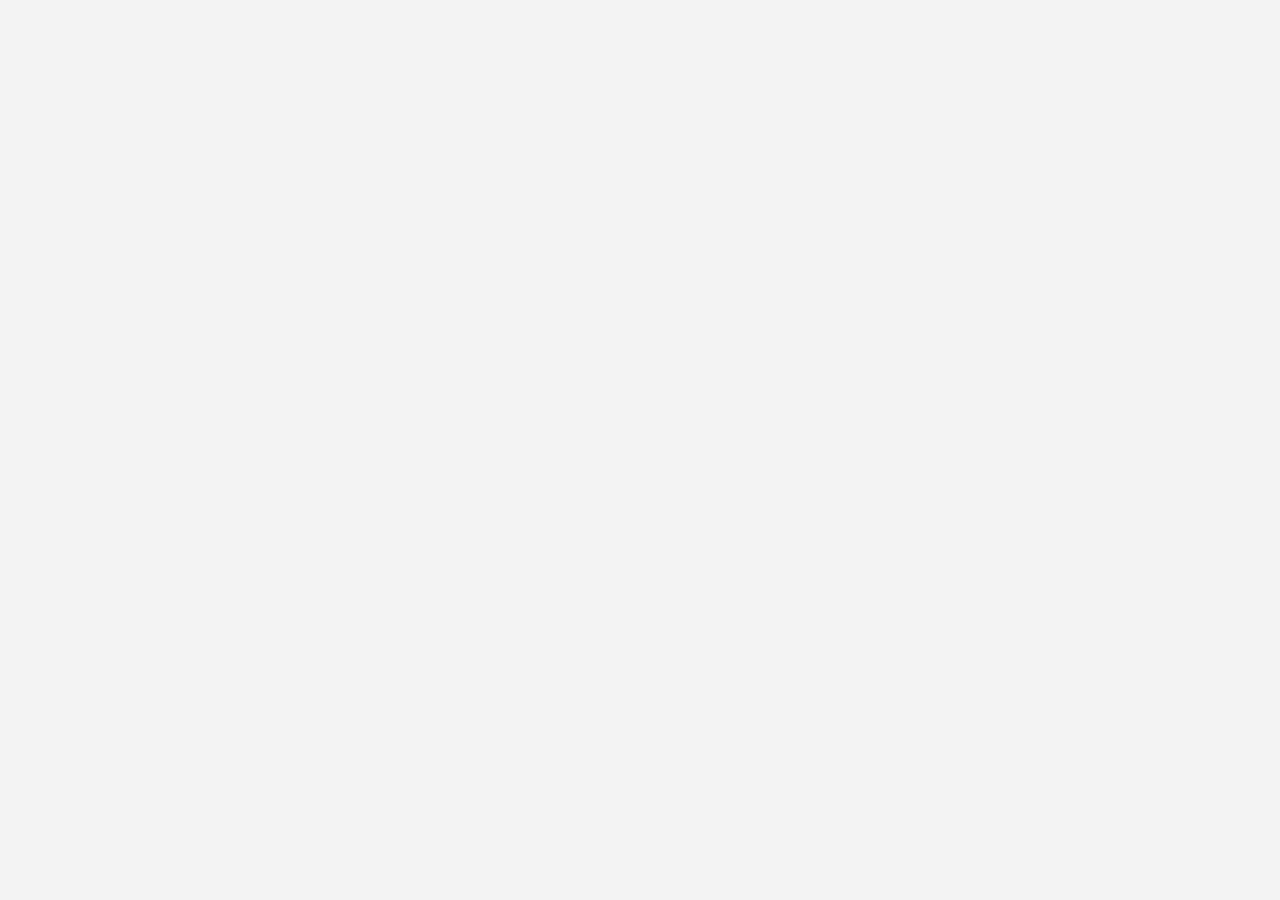
==== commit 08abd603: "Merge branch 'main' of https://github.com/ayush-17-05/Codeissance" ====
--- a/index.html
+++ b/index.html
@@ -14,328 +14,6 @@
     <title>CareMate | Connecting Elders, Enriching Lives</title>
   </head>
   <body>
-    <header class="header">
-      <nav class="nav">
-        <img
-          src="imgs/logo.png"
-          alt="Bankist logo"
-          class="nav__logo"
-          id="logo"
-        />
-        <ul class="nav__links">
-          <li class="nav__item">
-            <a class="nav__link" href="#section--1">Features</a>
-          </li>
-          <li class="nav__item">
-            <a class="nav__link" href="#section--2">Operations</a>
-          </li>
-          <li class="nav__item">
-            <a class="nav__link" href="#section--3">Reviews</a>
-          </li>
-          <li class="nav__item">
-            <a class="nav__link nav__link--btn" href="#"
-              >Sign Up</a
-            >
-          </li>
-        </ul>
-      </nav>
-
-      <div class="header__title">
-        <h1>
-          Where
-          <!-- Green highlight effect -->
-          <span class="highlight">Elders</span>
-          unite for a <br />
-          <span class="highlight">Bright</span> Future<br/>
-        </h1>
-        <!-- <h3>Elders are not a burden; they are a blessing filled with wisdom.</h3> -->
-        <button class="btn--text btn--scroll-to">Learn more &DownArrow;</button>
-        <img
-          src="imgs/homiebg.png"
-          class="header__img"
-          alt="Minimalist bank items"
-        />
-      </div>
-    </header>
-
-    <section class="section" id="section--1">
-      <div class="section__title">
-        <h2 class="section__description">Features</h2>
-        <h3 class="section__header">
-          Everything you need to know about <span class="highlight" id="aa">CareMate</span>
-        </h3>
-      </div>
-
-      <div class="features">
-        <img
-          src="imgs/elder-removebg-preview.png"
-          
-          alt="Computer"
-          class="features__img"
-        />
-        <div class="features__feature">
-          <div class="features__icon">
-            <svg xmlns="http://www.w3.org/2000/svg" x="0px" y="0px" width="100" height="100" viewBox="0 0 50 50" style="color: black;">
-              <path d="M 41 2 C 37.14 2 34 5.14 34 9 C 34 10.845786 34.723158 12.521525 35.894531 13.773438 L 27.525391 24 L 15.919922 24 C 15.432051 20.613417 12.519553 18 9 18 C 5.14 18 2 21.14 2 25 C 2 28.86 5.14 32 9 32 C 12.519553 32 15.432051 29.386583 15.919922 26 L 27.501953 26 L 35.533203 36.638672 C 34.575514 37.836276 34 39.350757 34 41 C 34 44.86 37.14 48 41 48 C 44.86 48 48 44.86 48 41 C 48 37.14 44.86 34 41 34 C 39.512993 34 38.136901 34.470036 37.001953 35.263672 L 29.271484 25.025391 L 37.453125 15.023438 C 38.494969 15.639401 39.704431 16 41 16 C 44.86 16 48 12.86 48 9 C 48 5.14 44.86 2 41 2 z"></path>
-            </svg>
-          </div>
-          <h5 class="features__header">Connecting elderly individuals</h5>
-          <p>
-            With the features of Real-time chat and Video calls, CareMate provides a wife number of functionalities for elders to connect with each other.
-          </p>
-        </div>
-
-        <div class="features__feature">
-          <div class="features__icon">
-            <svg width="24" height="24" xmlns="http://www.w3.org/2000/svg" fill-rule="evenodd" clip-rule="evenodd"><path d="M12 21.593c-5.63-5.539-11-10.297-11-14.402 0-3.791 3.068-5.191 5.281-5.191 1.312 0 4.151.501 5.719 4.457 1.59-3.968 4.464-4.447 5.726-4.447 2.54 0 5.274 1.621 5.274 5.181 0 4.069-5.136 8.625-11 14.402m5.726-20.583c-2.203 0-4.446 1.042-5.726 3.238-1.285-2.206-3.522-3.248-5.719-3.248-3.183 0-6.281 2.187-6.281 6.191 0 4.661 5.571 9.429 12 15.809 6.43-6.38 12-11.148 12-15.809 0-4.011-3.095-6.181-6.274-6.181"/></svg>
-          </div>
-          <h5 class="features__header">Health Tracking</h5>
-          <p>
-            CareMate features comprehensive health tracking tools designed specifically for seniors,Users can set reminders for medications and appointments, ensuring they stay on top of their health needs.
-          </p>
-        </div>
-        <img
-          src="imgs/health-removebg-preview.png"
-          data-src="img/grow.jpg"
-          alt="Plant"
-          class="features__img"
-        />
-
-        <img
-          src="imgs/image.png"
-          data-src="img/card.jpg"
-          alt="Credit card"
-          class="features__img"
-          style="height: 100%;"
-        />
-        <div class="features__feature">
-          <div class="features__icon">
-            <?xml version="1.0" encoding="utf-8"?><svg version="1.1" id="Layer_1" xmlns="http://www.w3.org/2000/svg" xmlns:xlink="http://www.w3.org/1999/xlink" x="0px" y="0px" viewBox="0 0 122.88 102.58" style="enable-background:new 0 0 122.88 102.58" xml:space="preserve"><style type="text/css"><![CDATA[
-              .st0{fill-rule:evenodd;clip-rule:evenodd;fill:#EF4136;}
-              .st1{fill-rule:evenodd;clip-rule:evenodd;fill:#F0C419;}
-              .st2{fill-rule:evenodd;clip-rule:evenodd;fill:#FFFFFF;}
-              .st3{fill-rule:evenodd;clip-rule:evenodd;fill:#393939;}
-            ]]></style><g><path class="st1" d="M11.61,55.55c1.84,0,3.32,1.49,3.32,3.32s-1.49,3.32-3.32,3.32H3.32C1.49,62.2,0,60.71,0,58.88 s1.49-3.32,3.32-3.32H11.61L11.61,55.55L11.61,55.55z M19.59,32.37c1.58,0.91,2.13,2.93,1.22,4.52c-0.91,1.58-2.93,2.13-4.52,1.22 l-7.17-4.14c-1.58-0.91-2.13-2.93-1.22-4.52c0.91-1.58,2.93-2.13,4.52-1.22L19.59,32.37L19.59,32.37L19.59,32.37z M38.11,16.28 c0.92,1.58,0.38,3.61-1.21,4.53c-1.58,0.92-3.61,0.38-4.53-1.21l-4.14-7.17c-0.92-1.58-0.38-3.61,1.21-4.53 c1.58-0.92,3.61-0.38,4.53,1.21L38.11,16.28L38.11,16.28L38.11,16.28z M106.6,38.11c-1.58,0.91-3.61,0.36-4.52-1.22 c-0.91-1.58-0.36-3.61,1.22-4.52l7.17-4.14c1.58-0.91,3.61-0.36,4.52,1.22c0.91,1.58,0.36,3.61-1.22,4.52L106.6,38.11L106.6,38.11 L106.6,38.11z M90.52,19.6c-0.92,1.58-2.95,2.13-4.53,1.21c-1.58-0.92-2.13-2.95-1.21-4.53l4.14-7.17 c0.92-1.58,2.95-2.13,4.53-1.21s2.13,2.95,1.21,4.53L90.52,19.6L90.52,19.6L90.52,19.6z M67.34,11.61c0,1.84-1.49,3.32-3.32,3.32 c-1.84,0-3.32-1.49-3.32-3.32V3.32C60.7,1.48,62.19,0,64.02,0c1.84,0,3.32,1.49,3.32,3.32V11.61L67.34,11.61L67.34,11.61z M111.28,62.2c-1.84,0-3.32-1.49-3.32-3.32s1.49-3.32,3.32-3.32h8.28c1.84,0,3.32,1.49,3.32,3.32s-1.49,3.32-3.32,3.32H111.28 L111.28,62.2L111.28,62.2z"/><path class="st0" d="M59.75,24.77h3.37c16.56,0,30.12,13.55,30.12,30.12v30.54H29.64V54.88C29.63,38.32,43.19,24.77,59.75,24.77 L59.75,24.77L59.75,24.77z"/><path class="st2" d="M44.12,75.26h-6.13v-7.98c0-2.23,0-2.47-0.01-2.73c-0.09-8.52-0.17-15.78,6.97-23.21 c2.03-2.11,4.39-3.78,7.03-5.07C45.88,48.4,43.85,61.35,44.12,75.26L44.12,75.26L44.12,75.26z"/><path class="st3" d="M24.59,85.24h74.04c3.49,0,6.34,2.85,6.34,6.34v4.66c0,3.49-2.85,6.34-6.34,6.34H24.59 c-3.49,0-6.34-2.85-6.34-6.34v-4.66C18.25,88.09,21.1,85.24,24.59,85.24L24.59,85.24z"/></g></svg> 
-          </div>
-          <h5 class="features__header">Emergency Alerts</h5>
-          <p>
-            CareMate offers essential emergency services tailored for elderly users, ensuring their safety and well-being. The platform provides instant access to emergency contacts, alerts caregivers or family members in case of distress
-          </p>
-        </div>
-      </div>
-    </section>
-
-    <section class="section" id="section--2">
-      <div class="section__title">
-        <h2 class="section__description">Operations</h2>
-        <h3 class="section__header">
-          What can CareMate do for you?
-        </h3>
-      </div>
-
-      <div class="operations">
-        <div class="operations__tab-container">
-          <button
-            class="btn operations__tab operations__tab--1 operations__tab--active"
-            data-tab="1"
-          >
-            <span>01</span>Connections
-          </button>
-          <button class="btn operations__tab operations__tab--2" data-tab="2">
-            <span>02</span>Daily Assistance
-          </button>
-          <button class="btn operations__tab operations__tab--3" data-tab="3">
-            <span>03</span>Support System
-          </button>
-        </div>
-        <div
-          class="operations__content operations__content--1 operations__content--active"
-        >
-          <div class="operations__icon operations__icon--1">
-            <svg>
-              <use xlink:href="img/icons.svg#icon-upload"></use>
-            </svg>
-          </div>
-          <h5 class="operations__header">
-            We foster social engagement
-          </h5>
-          <p>
-            CareMate facilitates communication between seniors, family members, and caregivers, ensuring coordinated care and timely updates on the elder's well-being.
-          </p>
-        </div>
-
-        <div class="operations__content operations__content--2">
-          <div class="operations__icon operations__icon--2">
-            <svg>
-              <use xlink:href="img/icons.svg#icon-home"></use>
-            </svg>
-          </div>
-          <h5 class="operations__header">
-            We track your vital health metrics
-          </h5>
-          <p>
-            The platform offers reminders for daily tasks like medication, hydration, and appointments, helping seniors maintain their routine independently.
-          </p>
-        </div>
-        <div class="operations__content operations__content--3">
-          <div class="operations__icon operations__icon--3">
-            <svg>
-              <use xlink:href="img/icons.svg#icon-user-x"></use>
-            </svg>
-          </div>
-          <h5 class="operations__header">
-            We help in rough times.
-          </h5>
-          <p>
-            CareMate provides an emergency alert system, allowing seniors to quickly notify caregivers or medical services during urgent situations.
-          </p>
-        </div>
-      </div>
-    </section>
-
-    <section class="section" id="section--3">
-      <div class="section__title section__title--testimonials">
-        <h2 class="section__description">Not sure yet?</h2>
-        <h3 class="section__header">
-          Millions of <span style="color:rebeccapurple">CareMates</span> are already making their lifes simpler.
-        </h3>
-      </div>
-
-      <div class="slider">
-        <div class="slide slide--1">
-          <div class="testimonial">
-            <h5 class="testimonial__header">Best financial decision ever!</h5>
-            <blockquote class="testimonial__text">
-              Lorem ipsum dolor sit, amet consectetur adipisicing elit.
-              Accusantium quas quisquam non? Quas voluptate nulla minima
-              deleniti optio ullam nesciunt, numquam corporis et asperiores
-              laboriosam sunt, praesentium suscipit blanditiis. Necessitatibus
-              id alias reiciendis, perferendis facere pariatur dolore veniam
-              autem esse non voluptatem saepe provident nihil molestiae.
-            </blockquote>
-            <address class="testimonial__author">
-              <img src="img/user-1.jpg" alt="" class="testimonial__photo" />
-              <h6 class="testimonial__name">Aarav Lynn</h6>
-              <p class="testimonial__location">San Francisco, USA</p>
-            </address>
-          </div>
-        </div>
-
-        <div class="slide slide--2">
-          <div class="testimonial">
-            <h5 class="testimonial__header">
-              The last step to becoming a complete minimalist
-            </h5>
-            <blockquote class="testimonial__text">
-              Quisquam itaque deserunt ullam, quia ea repellendus provident,
-              ducimus neque ipsam modi voluptatibus doloremque, corrupti
-              laborum. Incidunt numquam perferendis veritatis neque repellendus.
-              Lorem, ipsum dolor sit amet consectetur adipisicing elit. Illo
-              deserunt exercitationem deleniti.
-            </blockquote>
-            <address class="testimonial__author">
-              <img src="img/user-2.jpg" alt="" class="testimonial__photo" />
-              <h6 class="testimonial__name">Miyah Miles</h6>
-              <p class="testimonial__location">London, UK</p>
-            </address>
-          </div>
-        </div>
-
-        <div class="slide slide--3">
-          <div class="testimonial">
-            <h5 class="testimonial__header">
-              Finally free from old-school banks
-            </h5>
-            <blockquote class="testimonial__text">
-              Debitis, nihil sit minus suscipit magni aperiam vel tenetur
-              incidunt commodi architecto numquam omnis nulla autem,
-              necessitatibus blanditiis modi similique quidem. Odio aliquam
-              culpa dicta beatae quod maiores ipsa minus consequatur error sunt,
-              deleniti saepe aliquid quos inventore sequi. Necessitatibus id
-              alias reiciendis, perferendis facere.
-            </blockquote>
-            <address class="testimonial__author">
-              <img src="img/user-3.jpg" alt="" class="testimonial__photo" />
-              <h6 class="testimonial__name">Francisco Gomes</h6>
-              <p class="testimonial__location">Lisbon, Portugal</p>
-            </address>
-          </div>
-        </div>
-
-        <!-- <div class="slide"><img src="img/img-1.jpg" alt="Photo 1" /></div>
-        <div class="slide"><img src="img/img-2.jpg" alt="Photo 2" /></div>
-        <div class="slide"><img src="img/img-3.jpg" alt="Photo 3" /></div>
-        <div class="slide"><img src="img/img-4.jpg" alt="Photo 4" /></div> -->
-        <button class="slider__btn slider__btn--left">&larr;</button>
-        <button class="slider__btn slider__btn--right">&rarr;</button>
-        <div class="dots"></div>
-      </div>
-    </section>
-
-    <section class="section section--sign-up">
-      <div class="section__title">
-        <h3 class="section__header">
-          The best day to join Bankist was one year ago. The second best is
-          today!
-        </h3>
-      </div>
-      <button class="btn btn--show-modal">Open your free account today!</button>
-    </section>
-
-    <footer class="footer">
-      <ul class="footer__nav">
-        <li class="footer__item">
-          <a class="footer__link" href="#">About</a>
-        </li>
-        <li class="footer__item">
-          <a class="footer__link" href="#">Pricing</a>
-        </li>
-        <li class="footer__item">
-          <a class="footer__link" href="#">Terms of Use</a>
-        </li>
-        <li class="footer__item">
-          <a class="footer__link" href="#">Privacy Policy</a>
-        </li>
-        <li class="footer__item">
-          <a class="footer__link" href="#">Careers</a>
-        </li>
-        <li class="footer__item">
-          <a class="footer__link" href="#">Blog</a>
-        </li>
-        <li class="footer__item">
-          <a class="footer__link" href="#">Contact Us</a>
-        </li>
-      </ul>
-      <img src="img/icon.png" alt="Logo" class="footer__logo" />
-      <p class="footer__copyright">
-        
-        <a
-          class="footer__link twitter-link"
-          target="_blank"
-          href="#"
-          >Game Of Codes - Codeissance 2024</a
-        >. 
-      </p>
-    </footer>
-
-    <div class="modal hidden">
-      <button class="btn--close-modal">&times;</button>
-      <h2 class="modal__header">
-        Open your bank account <br />
-        in just <span class="highlight">5 minutes</span>
-      </h2>
-      <form class="modal__form">
-        <label>First Name</label>
-        <input type="text" />
-        <label>Last Name</label>
-        <input type="text" />
-        <label>Email Address</label>
-        <input type="email" />
-        <button class="btn">Next step &rarr;</button>
-      </form>
-    </div>
-    <div class="overlay hidden"></div>
-
     <script src="script.js"></script>
   </body>
 </html>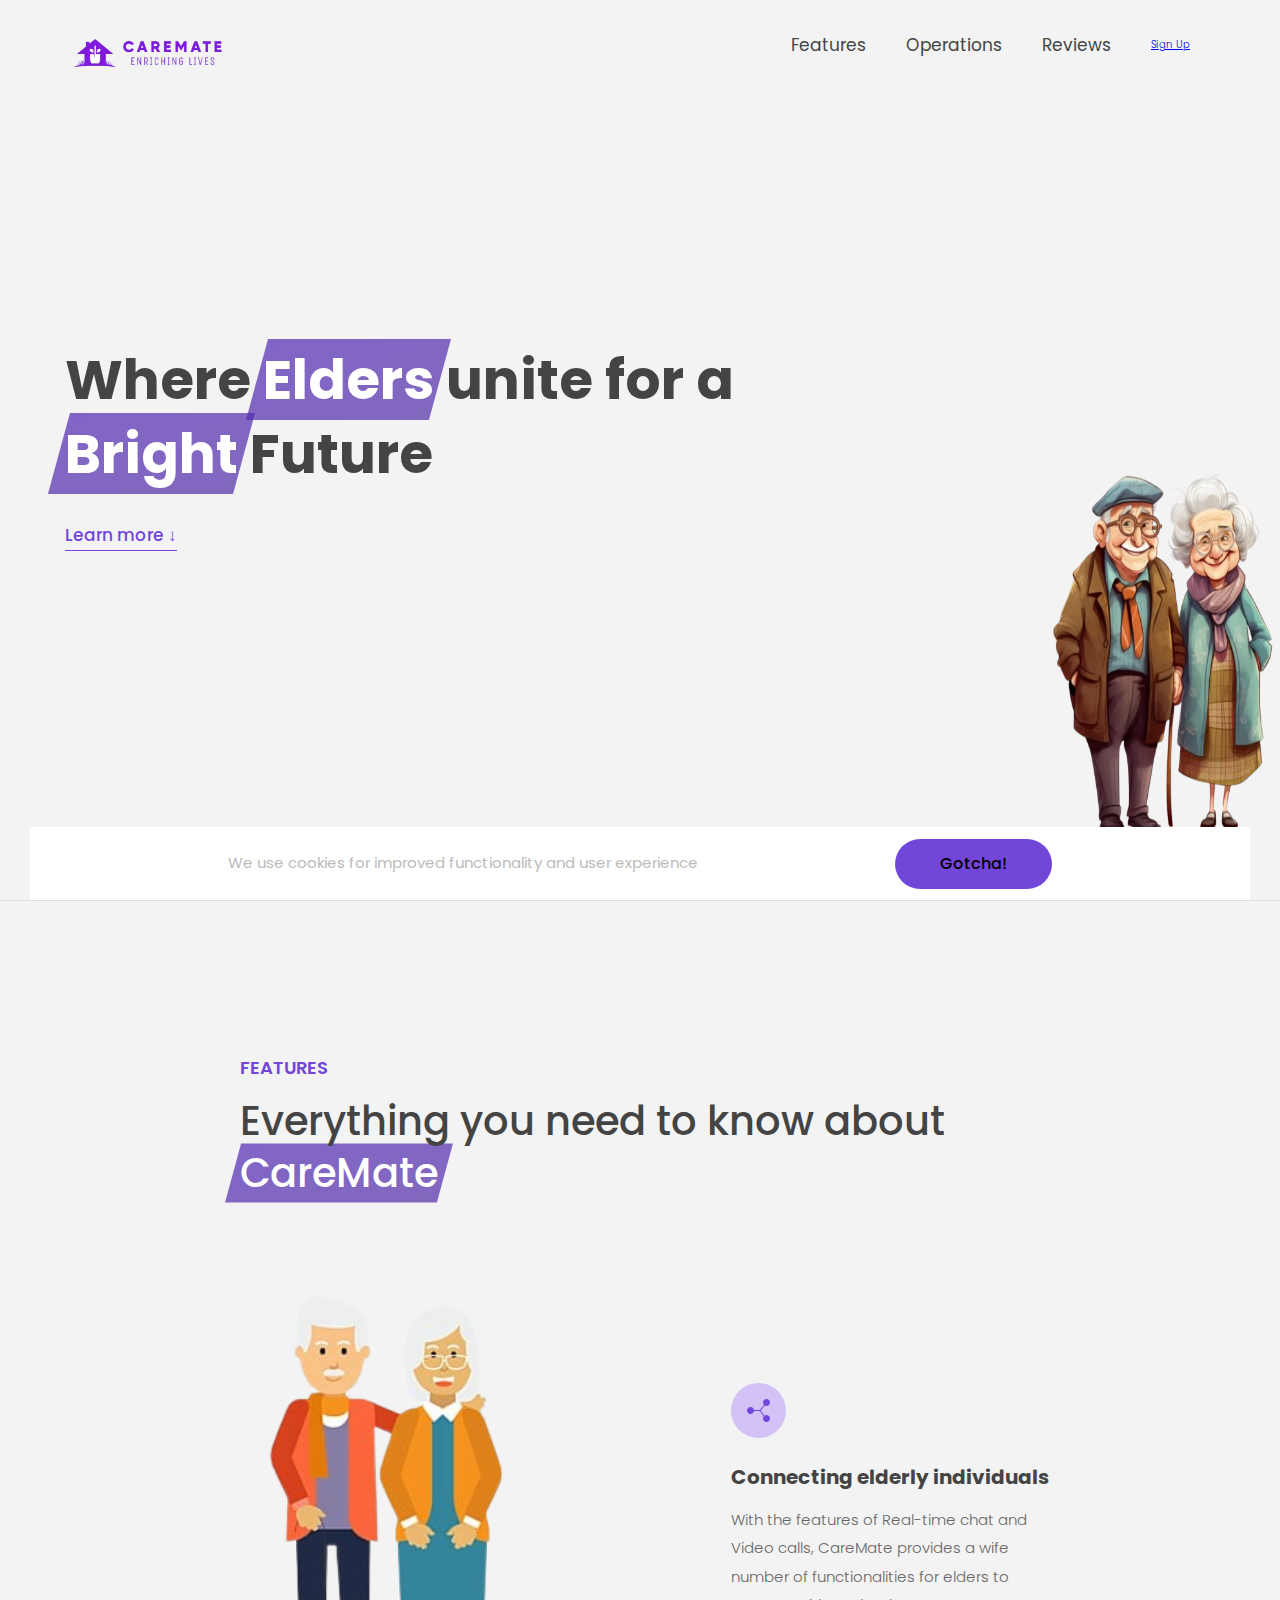
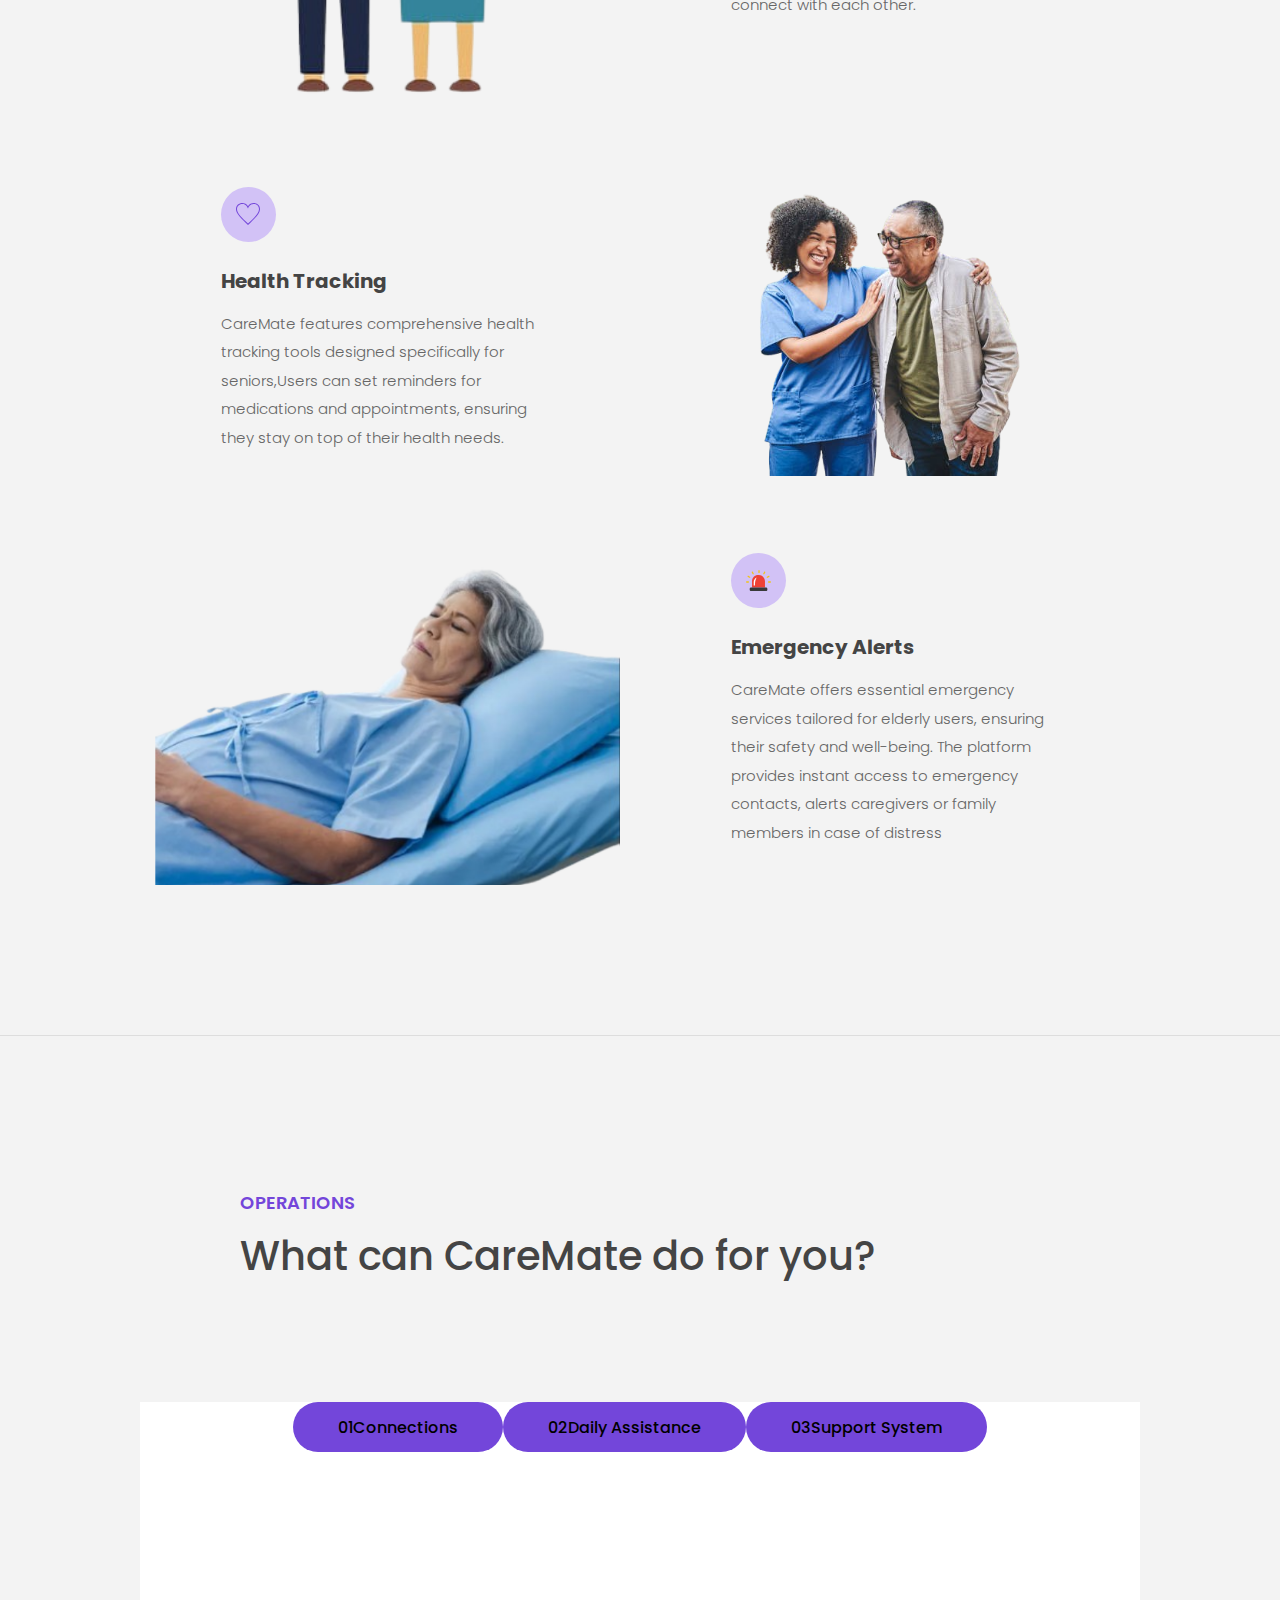
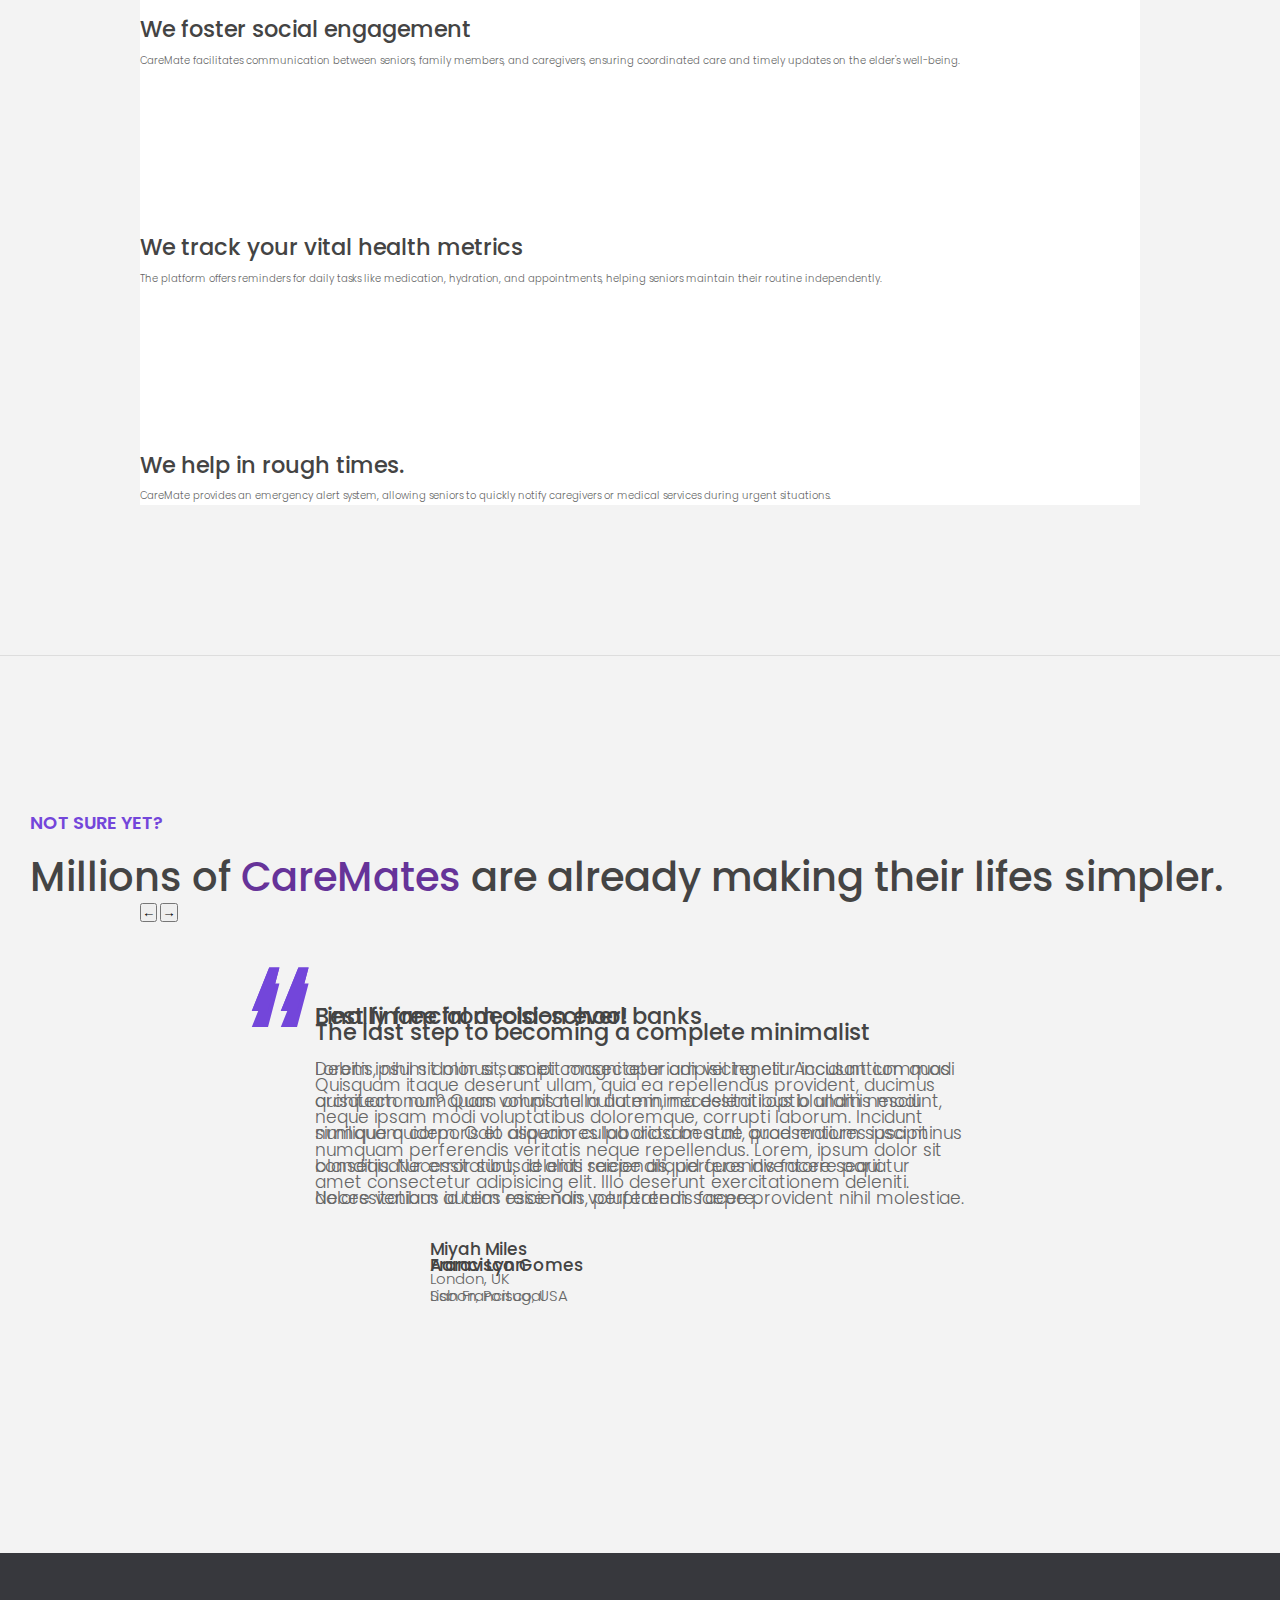
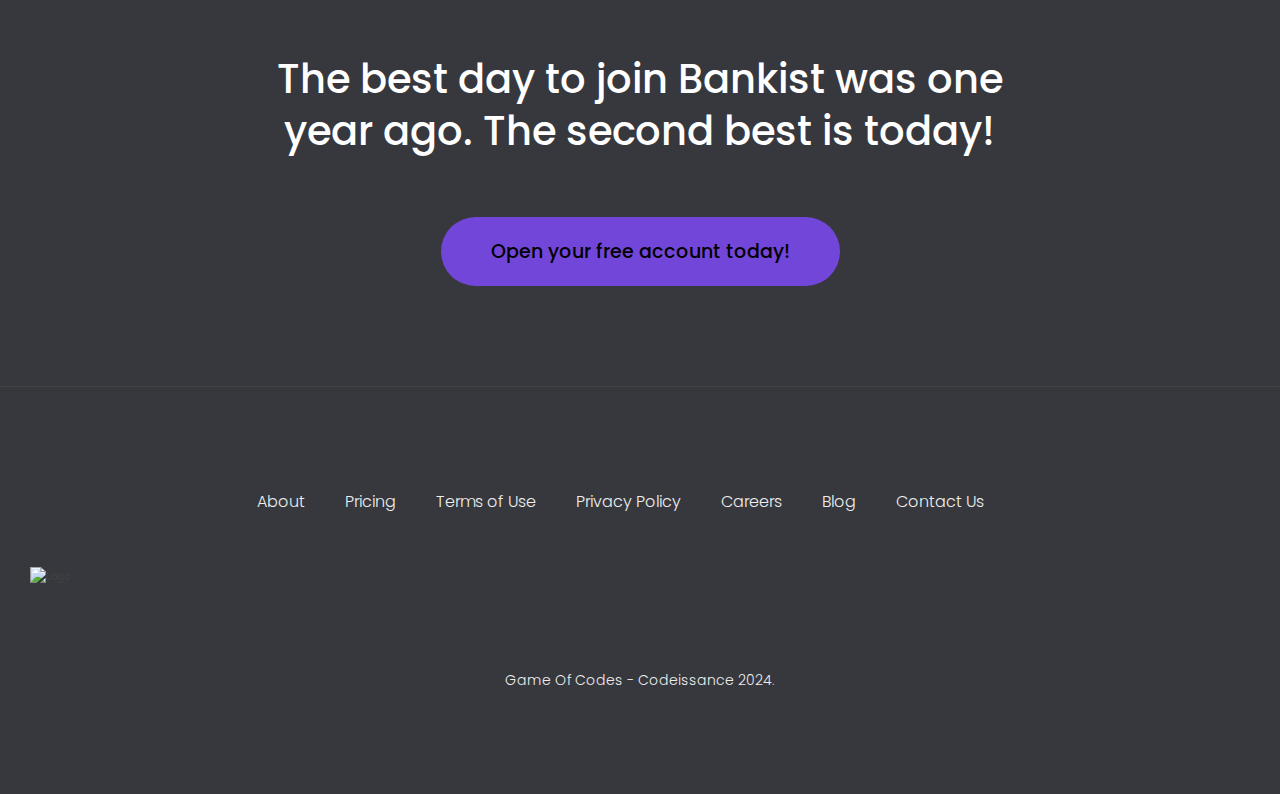
==== commit 9813f8f5: "home" ====
--- a/index.html
+++ b/index.html
@@ -14,6 +14,328 @@
     <title>CareMate | Connecting Elders, Enriching Lives</title>
   </head>
   <body>
+    <header class="header">
+      <nav class="nav">
+        <img
+          src="imgs/logo.png"
+          alt="Bankist logo"
+          class="nav__logo"
+          id="logo"
+        />
+        <ul class="nav__links">
+          <li class="nav__item">
+            <a class="nav__link" href="#section--1">Features</a>
+          </li>
+          <li class="nav__item">
+            <a class="nav__link" href="#section--2">Operations</a>
+          </li>
+          <li class="nav__item">
+            <a class="nav__link" href="#section--3">Reviews</a>
+          </li>
+          <li class="nav__item">
+            <a class="nav_link nav_link--btn" href="#"
+              >Sign Up</a
+            >
+          </li>
+        </ul>
+      </nav>
+
+      <div class="header__title">
+        <h1>
+          Where
+          <!-- Green highlight effect -->
+          <span class="highlight">Elders</span>
+          unite for a <br />
+          <span class="highlight">Bright</span> Future<br/>
+        </h1>
+        <!-- <h3>Elders are not a burden; they are a blessing filled with wisdom.</h3> -->
+        <button class="btn--text btn--scroll-to">Learn more &DownArrow;</button>
+        <img
+          src="imgs/homiebg.png"
+          class="header__img"
+          alt="Minimalist bank items"
+        />
+      </div>
+    </header>
+
+    <section class="section" id="section--1">
+      <div class="section__title">
+        <h2 class="section__description">Features</h2>
+        <h3 class="section__header">
+          Everything you need to know about <span class="highlight" id="aa">CareMate</span>
+        </h3>
+      </div>
+
+      <div class="features">
+        <img
+          src="imgs/elder-removebg-preview.png"
+          
+          alt="Computer"
+          class="features__img"
+        />
+        <div class="features__feature">
+          <div class="features__icon">
+            <svg xmlns="http://www.w3.org/2000/svg" x="0px" y="0px" width="100" height="100" viewBox="0 0 50 50" style="color: black;">
+              <path d="M 41 2 C 37.14 2 34 5.14 34 9 C 34 10.845786 34.723158 12.521525 35.894531 13.773438 L 27.525391 24 L 15.919922 24 C 15.432051 20.613417 12.519553 18 9 18 C 5.14 18 2 21.14 2 25 C 2 28.86 5.14 32 9 32 C 12.519553 32 15.432051 29.386583 15.919922 26 L 27.501953 26 L 35.533203 36.638672 C 34.575514 37.836276 34 39.350757 34 41 C 34 44.86 37.14 48 41 48 C 44.86 48 48 44.86 48 41 C 48 37.14 44.86 34 41 34 C 39.512993 34 38.136901 34.470036 37.001953 35.263672 L 29.271484 25.025391 L 37.453125 15.023438 C 38.494969 15.639401 39.704431 16 41 16 C 44.86 16 48 12.86 48 9 C 48 5.14 44.86 2 41 2 z"></path>
+            </svg>
+          </div>
+          <h5 class="features__header">Connecting elderly individuals</h5>
+          <p>
+            With the features of Real-time chat and Video calls, CareMate provides a wife number of functionalities for elders to connect with each other.
+          </p>
+        </div>
+
+        <div class="features__feature">
+          <div class="features__icon">
+            <svg width="24" height="24" xmlns="http://www.w3.org/2000/svg" fill-rule="evenodd" clip-rule="evenodd"><path d="M12 21.593c-5.63-5.539-11-10.297-11-14.402 0-3.791 3.068-5.191 5.281-5.191 1.312 0 4.151.501 5.719 4.457 1.59-3.968 4.464-4.447 5.726-4.447 2.54 0 5.274 1.621 5.274 5.181 0 4.069-5.136 8.625-11 14.402m5.726-20.583c-2.203 0-4.446 1.042-5.726 3.238-1.285-2.206-3.522-3.248-5.719-3.248-3.183 0-6.281 2.187-6.281 6.191 0 4.661 5.571 9.429 12 15.809 6.43-6.38 12-11.148 12-15.809 0-4.011-3.095-6.181-6.274-6.181"/></svg>
+          </div>
+          <h5 class="features__header">Health Tracking</h5>
+          <p>
+            CareMate features comprehensive health tracking tools designed specifically for seniors,Users can set reminders for medications and appointments, ensuring they stay on top of their health needs.
+          </p>
+        </div>
+        <img
+          src="imgs/health-removebg-preview.png"
+          data-src="img/grow.jpg"
+          alt="Plant"
+          class="features__img"
+        />
+
+        <img
+          src="imgs/image.png"
+          data-src="img/card.jpg"
+          alt="Credit card"
+          class="features__img"
+          style="height: 100%;"
+        />
+        <div class="features__feature">
+          <div class="features__icon">
+            <?xml version="1.0" encoding="utf-8"?><svg version="1.1" id="Layer_1" xmlns="http://www.w3.org/2000/svg" xmlns:xlink="http://www.w3.org/1999/xlink" x="0px" y="0px" viewBox="0 0 122.88 102.58" style="enable-background:new 0 0 122.88 102.58" xml:space="preserve"><style type="text/css"><![CDATA[
+              .st0{fill-rule:evenodd;clip-rule:evenodd;fill:#EF4136;}
+              .st1{fill-rule:evenodd;clip-rule:evenodd;fill:#F0C419;}
+              .st2{fill-rule:evenodd;clip-rule:evenodd;fill:#FFFFFF;}
+              .st3{fill-rule:evenodd;clip-rule:evenodd;fill:#393939;}
+            ]]></style><g><path class="st1" d="M11.61,55.55c1.84,0,3.32,1.49,3.32,3.32s-1.49,3.32-3.32,3.32H3.32C1.49,62.2,0,60.71,0,58.88 s1.49-3.32,3.32-3.32H11.61L11.61,55.55L11.61,55.55z M19.59,32.37c1.58,0.91,2.13,2.93,1.22,4.52c-0.91,1.58-2.93,2.13-4.52,1.22 l-7.17-4.14c-1.58-0.91-2.13-2.93-1.22-4.52c0.91-1.58,2.93-2.13,4.52-1.22L19.59,32.37L19.59,32.37L19.59,32.37z M38.11,16.28 c0.92,1.58,0.38,3.61-1.21,4.53c-1.58,0.92-3.61,0.38-4.53-1.21l-4.14-7.17c-0.92-1.58-0.38-3.61,1.21-4.53 c1.58-0.92,3.61-0.38,4.53,1.21L38.11,16.28L38.11,16.28L38.11,16.28z M106.6,38.11c-1.58,0.91-3.61,0.36-4.52-1.22 c-0.91-1.58-0.36-3.61,1.22-4.52l7.17-4.14c1.58-0.91,3.61-0.36,4.52,1.22c0.91,1.58,0.36,3.61-1.22,4.52L106.6,38.11L106.6,38.11 L106.6,38.11z M90.52,19.6c-0.92,1.58-2.95,2.13-4.53,1.21c-1.58-0.92-2.13-2.95-1.21-4.53l4.14-7.17 c0.92-1.58,2.95-2.13,4.53-1.21s2.13,2.95,1.21,4.53L90.52,19.6L90.52,19.6L90.52,19.6z M67.34,11.61c0,1.84-1.49,3.32-3.32,3.32 c-1.84,0-3.32-1.49-3.32-3.32V3.32C60.7,1.48,62.19,0,64.02,0c1.84,0,3.32,1.49,3.32,3.32V11.61L67.34,11.61L67.34,11.61z M111.28,62.2c-1.84,0-3.32-1.49-3.32-3.32s1.49-3.32,3.32-3.32h8.28c1.84,0,3.32,1.49,3.32,3.32s-1.49,3.32-3.32,3.32H111.28 L111.28,62.2L111.28,62.2z"/><path class="st0" d="M59.75,24.77h3.37c16.56,0,30.12,13.55,30.12,30.12v30.54H29.64V54.88C29.63,38.32,43.19,24.77,59.75,24.77 L59.75,24.77L59.75,24.77z"/><path class="st2" d="M44.12,75.26h-6.13v-7.98c0-2.23,0-2.47-0.01-2.73c-0.09-8.52-0.17-15.78,6.97-23.21 c2.03-2.11,4.39-3.78,7.03-5.07C45.88,48.4,43.85,61.35,44.12,75.26L44.12,75.26L44.12,75.26z"/><path class="st3" d="M24.59,85.24h74.04c3.49,0,6.34,2.85,6.34,6.34v4.66c0,3.49-2.85,6.34-6.34,6.34H24.59 c-3.49,0-6.34-2.85-6.34-6.34v-4.66C18.25,88.09,21.1,85.24,24.59,85.24L24.59,85.24z"/></g></svg> 
+          </div>
+          <h5 class="features__header">Emergency Alerts</h5>
+          <p>
+            CareMate offers essential emergency services tailored for elderly users, ensuring their safety and well-being. The platform provides instant access to emergency contacts, alerts caregivers or family members in case of distress
+          </p>
+        </div>
+      </div>
+    </section>
+
+    <section class="section" id="section--2">
+      <div class="section__title">
+        <h2 class="section__description">Operations</h2>
+        <h3 class="section__header">
+          What can CareMate do for you?
+        </h3>
+      </div>
+
+      <div class="operations">
+        <div class="operations__tab-container">
+          <button
+            class="btn operations_tab operationstab--1 operations_tab--active"
+            data-tab="1"
+          >
+            <span>01</span>Connections
+          </button>
+          <button class="btn operations_tab operations_tab--2" data-tab="2">
+            <span>02</span>Daily Assistance
+          </button>
+          <button class="btn operations_tab operations_tab--3" data-tab="3">
+            <span>03</span>Support System
+          </button>
+        </div>
+        <div
+          class="operations_content operationscontent--1 operations_content--active"
+        >
+          <div class="operations_icon operations_icon--1">
+            <svg>
+              <use xlink:href="img/icons.svg#icon-upload"></use>
+            </svg>
+          </div>
+          <h5 class="operations__header">
+            We foster social engagement
+          </h5>
+          <p>
+            CareMate facilitates communication between seniors, family members, and caregivers, ensuring coordinated care and timely updates on the elder's well-being.
+          </p>
+        </div>
+
+        <div class="operations_content operations_content--2">
+          <div class="operations_icon operations_icon--2">
+            <svg>
+              <use xlink:href="img/icons.svg#icon-home"></use>
+            </svg>
+          </div>
+          <h5 class="operations__header">
+            We track your vital health metrics
+          </h5>
+          <p>
+            The platform offers reminders for daily tasks like medication, hydration, and appointments, helping seniors maintain their routine independently.
+          </p>
+        </div>
+        <div class="operations_content operations_content--3">
+          <div class="operations_icon operations_icon--3">
+            <svg>
+              <use xlink:href="img/icons.svg#icon-user-x"></use>
+            </svg>
+          </div>
+          <h5 class="operations__header">
+            We help in rough times.
+          </h5>
+          <p>
+            CareMate provides an emergency alert system, allowing seniors to quickly notify caregivers or medical services during urgent situations.
+          </p>
+        </div>
+      </div>
+    </section>
+
+    <section class="section" id="section--3">
+      <div class="section_title section_title--testimonials">
+        <h2 class="section__description">Not sure yet?</h2>
+        <h3 class="section__header">
+          Millions of <span style="color:rebeccapurple">CareMates</span> are already making their lifes simpler.
+        </h3>
+      </div>
+
+      <div class="slider">
+        <div class="slide slide--1">
+          <div class="testimonial">
+            <h5 class="testimonial__header">Best financial decision ever!</h5>
+            <blockquote class="testimonial__text">
+              Lorem ipsum dolor sit, amet consectetur adipisicing elit.
+              Accusantium quas quisquam non? Quas voluptate nulla minima
+              deleniti optio ullam nesciunt, numquam corporis et asperiores
+              laboriosam sunt, praesentium suscipit blanditiis. Necessitatibus
+              id alias reiciendis, perferendis facere pariatur dolore veniam
+              autem esse non voluptatem saepe provident nihil molestiae.
+            </blockquote>
+            <address class="testimonial__author">
+              <img src="img/user-1.jpg" alt="" class="testimonial__photo" />
+              <h6 class="testimonial__name">Aarav Lynn</h6>
+              <p class="testimonial__location">San Francisco, USA</p>
+            </address>
+          </div>
+        </div>
+
+        <div class="slide slide--2">
+          <div class="testimonial">
+            <h5 class="testimonial__header">
+              The last step to becoming a complete minimalist
+            </h5>
+            <blockquote class="testimonial__text">
+              Quisquam itaque deserunt ullam, quia ea repellendus provident,
+              ducimus neque ipsam modi voluptatibus doloremque, corrupti
+              laborum. Incidunt numquam perferendis veritatis neque repellendus.
+              Lorem, ipsum dolor sit amet consectetur adipisicing elit. Illo
+              deserunt exercitationem deleniti.
+            </blockquote>
+            <address class="testimonial__author">
+              <img src="img/user-2.jpg" alt="" class="testimonial__photo" />
+              <h6 class="testimonial__name">Miyah Miles</h6>
+              <p class="testimonial__location">London, UK</p>
+            </address>
+          </div>
+        </div>
+
+        <div class="slide slide--3">
+          <div class="testimonial">
+            <h5 class="testimonial__header">
+              Finally free from old-school banks
+            </h5>
+            <blockquote class="testimonial__text">
+              Debitis, nihil sit minus suscipit magni aperiam vel tenetur
+              incidunt commodi architecto numquam omnis nulla autem,
+              necessitatibus blanditiis modi similique quidem. Odio aliquam
+              culpa dicta beatae quod maiores ipsa minus consequatur error sunt,
+              deleniti saepe aliquid quos inventore sequi. Necessitatibus id
+              alias reiciendis, perferendis facere.
+            </blockquote>
+            <address class="testimonial__author">
+              <img src="img/user-3.jpg" alt="" class="testimonial__photo" />
+              <h6 class="testimonial__name">Francisco Gomes</h6>
+              <p class="testimonial__location">Lisbon, Portugal</p>
+            </address>
+          </div>
+        </div>
+
+        <!-- <div class="slide"><img src="img/img-1.jpg" alt="Photo 1" /></div>
+        <div class="slide"><img src="img/img-2.jpg" alt="Photo 2" /></div>
+        <div class="slide"><img src="img/img-3.jpg" alt="Photo 3" /></div>
+        <div class="slide"><img src="img/img-4.jpg" alt="Photo 4" /></div> -->
+        <button class="slider_btn slider_btn--left">&larr;</button>
+        <button class="slider_btn slider_btn--right">&rarr;</button>
+        <div class="dots"></div>
+      </div>
+    </section>
+
+    <section class="section section--sign-up">
+      <div class="section__title">
+        <h3 class="section__header">
+          The best day to join Bankist was one year ago. The second best is
+          today!
+        </h3>
+      </div>
+      <button class="btn btn--show-modal">Open your free account today!</button>
+    </section>
+
+    <footer class="footer">
+      <ul class="footer__nav">
+        <li class="footer__item">
+          <a class="footer__link" href="#">About</a>
+        </li>
+        <li class="footer__item">
+          <a class="footer__link" href="#">Pricing</a>
+        </li>
+        <li class="footer__item">
+          <a class="footer__link" href="#">Terms of Use</a>
+        </li>
+        <li class="footer__item">
+          <a class="footer__link" href="#">Privacy Policy</a>
+        </li>
+        <li class="footer__item">
+          <a class="footer__link" href="#">Careers</a>
+        </li>
+        <li class="footer__item">
+          <a class="footer__link" href="#">Blog</a>
+        </li>
+        <li class="footer__item">
+          <a class="footer__link" href="#">Contact Us</a>
+        </li>
+      </ul>
+      <img src="img/icon.png" alt="Logo" class="footer__logo" />
+      <p class="footer__copyright">
+        
+        <a
+          class="footer__link twitter-link"
+          target="_blank"
+          href="#"
+          >Game Of Codes - Codeissance 2024</a
+        >. 
+      </p>
+    </footer>
+
+    <div class="modal hidden">
+      <button class="btn--close-modal">&times;</button>
+      <h2 class="modal__header">
+        Open your bank account <br />
+        in just <span class="highlight">5 minutes</span>
+      </h2>
+      <form class="modal__form">
+        <label>First Name</label>
+        <input type="text" />
+        <label>Last Name</label>
+        <input type="text" />
+        <label>Email Address</label>
+        <input type="email" />
+        <button class="btn">Next step &rarr;</button>
+      </form>
+    </div>
+    <div class="overlay hidden"></div>
+
     <script src="script.js"></script>
-  </body>
-</html>+ </body>
+</html>
